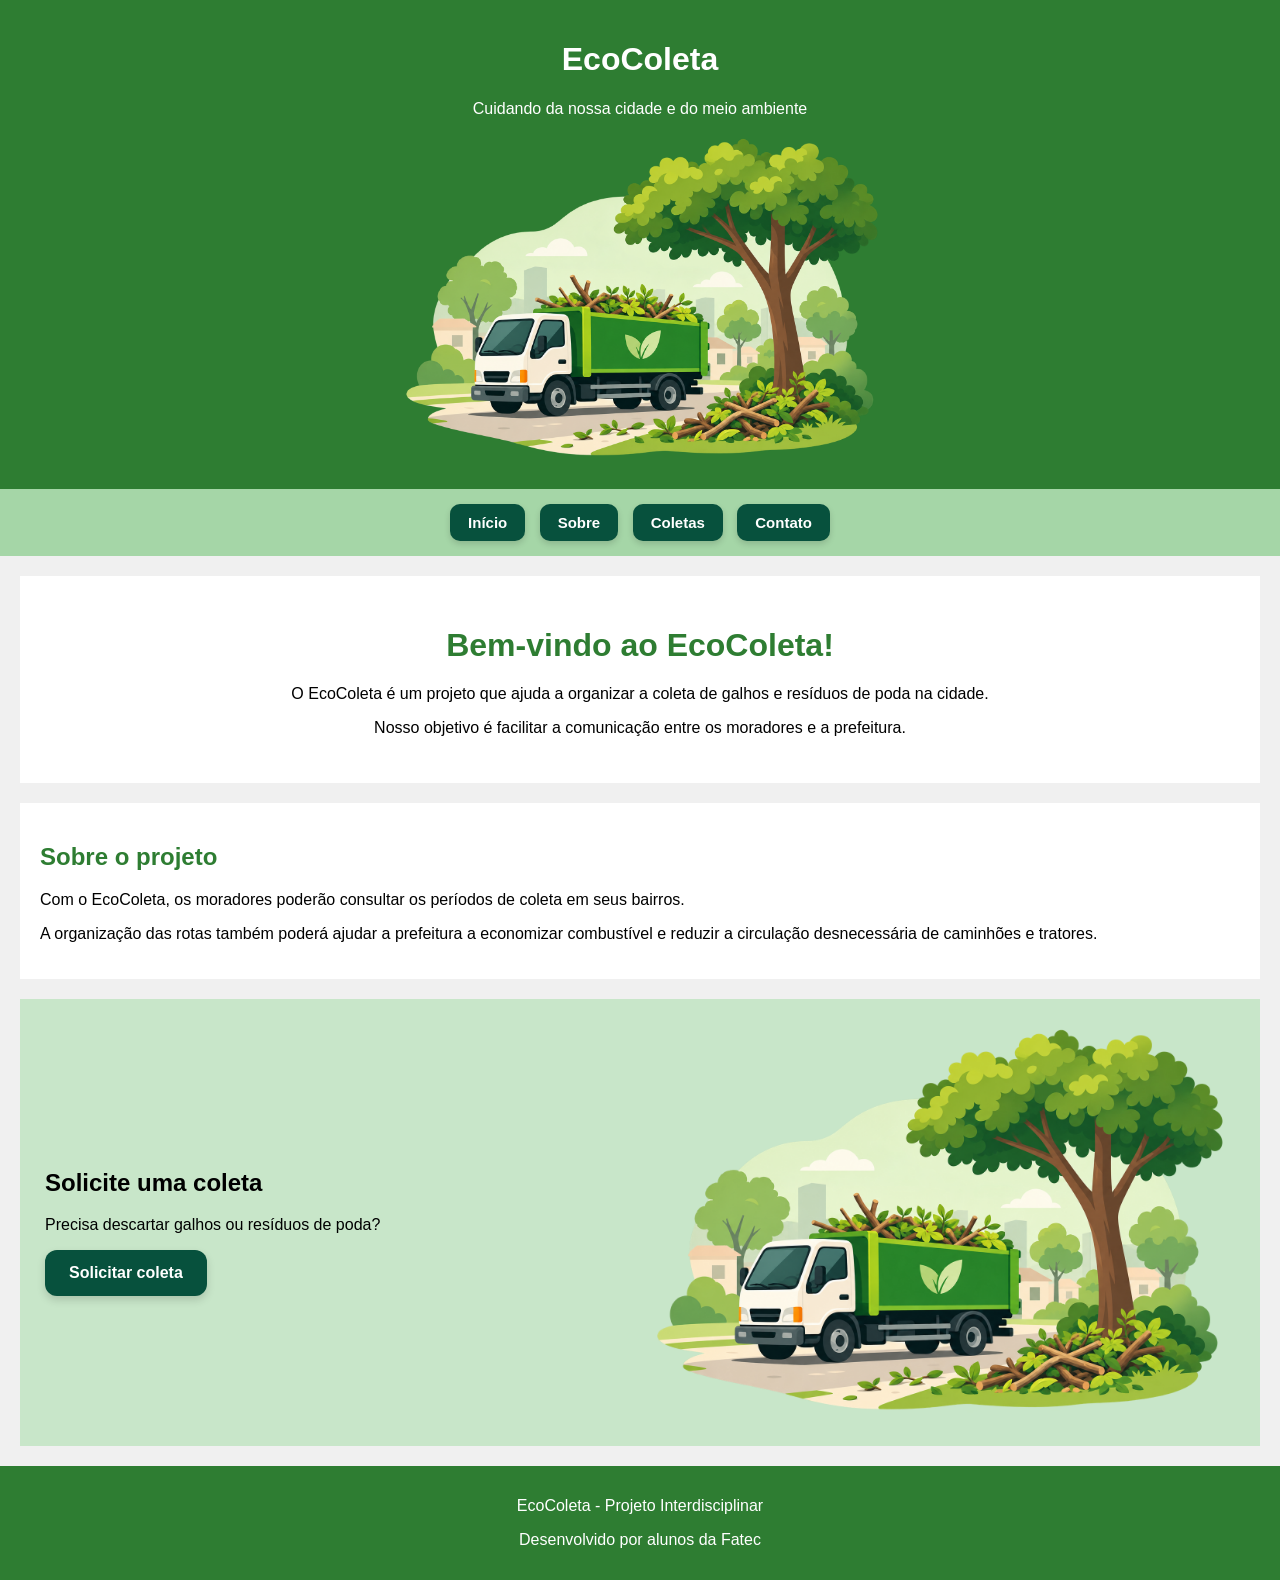
==== index.html @ db5671c6 "melhoramento nos botões e imagem Adicionado efeitos nos botões e imagem" ====
<!DOCTYPE html>
<html lang="pt-br">
<head>
    <meta charset="UTF-8">
    <title>EcoColeta</title>
    <link rel="stylesheet" href="style.css">
</head>
<body>

   

    <div class="cabecalho">
        <h1>EcoColeta</h1>
        <p>Cuidando da nossa cidade e do meio ambiente</p>
        <img src="caminhao.png" alt="Logo do EcoColeta" class="imagem">
    </div>

    <div class="menu">
        <button class="botao-menu">Início</button>
        <button class="botao-menu">Sobre</button>
        <button class="botao-menu">Coletas</button>
        <button class="botao-menu">Contato</button>
    </div>
    <div class="conteudo">
        <h1>Bem-vindo ao EcoColeta!</h1>
        <p>O EcoColeta é um projeto que ajuda a organizar a coleta de galhos e resíduos de poda na cidade.</p>
        <p>Nosso objetivo é facilitar a comunicação entre os moradores e a prefeitura.</p>
    </div>
    <div class="sobre">
        <h2>Sobre o projeto</h2>
        <p>Com o EcoColeta, os moradores poderão consultar os períodos de coleta em seus bairros.</p>
        <p>A organização das rotas também poderá ajudar a prefeitura a economizar combustível e reduzir a circulação desnecessária de caminhões e tratores.</p>
    </div>
    <div class="coleta">
    <div class="texto-coleta">
        <h2>Solicite uma coleta</h2>
        <p>Precisa descartar galhos ou resíduos de poda?</p>

        <button id="botao-coleta" type="button" disabled>
            Solicitar coleta
        </button>
    </div>

    <img src="caminhao.png"
         alt="Caminhão de coleta de galhos e folhas"
         class="imagem-coleta">
</div>
    <div class="rodape">
        <p>EcoColeta - Projeto Interdisciplinar</p>
        <p>Desenvolvido por alunos da Fatec</p>
    </div>
</body>
</html>
---- style.css ----
body {
    margin: 0;
    background-color: #f0f0f0;
    font-family: Arial;
}
.cabecalho {
    background-color: #2e7d32;
    color: white;
    text-align: center;
    padding: 20px;
}
.menu {
    background-color: #a5d6a7;
    text-align: center;
    padding: 10px;
}
.botao-menu {
    background-color: #388e3c;
    color: white;
    padding: 10px;
    border: none;
    margin: 5px;
}
.conteudo {
    background-color: white;
    text-align: center;
    padding: 30px;
    margin: 20px;
}
.conteudo h1 {
    color: #2e7d32;
}
.sobre {
    background-color: white;
    padding: 20px;
    margin: 20px;
}
.sobre h2 {
    color: #2e7d32;
}
.coleta {
    background-color: #c8e6c9;
    text-align: center;
    padding: 25px;
    margin: 20px;
}
.botao-coleta {
    background-color: #2e7d32;
    color: white;
    padding: 12px;
    border: none;
}
.rodape {
    background-color: #2e7d32;
    color: white;
    text-align: center;
    padding: 15px;
}

.imagem {
    margin-left: auto;
    width: 40%;
}

#botao-coleta {
    background-color: #07513d;
    color: white;
    border: none;
    border-radius: 12px;
    padding: 14px 24px;
    font-size: 16px;
    font-weight: bold;
    box-shadow: 0 4px 8px rgba(0, 0, 0, 0.15);
}

.menu button.botao-menu {
    background-color: #07513d;
    color: white;
    border: none;
    border-radius: 10px;
    padding: 10px 18px;
    margin: 5px;
    font-size: 15px;
    font-weight: bold;
    cursor: pointer;
    box-shadow: 0 3px 6px rgba(0, 0, 0, 0.15);
    transition: background-color 0.2s;
}

/* Muda a cor ao passar o mouse */
.menu button.botao-menu:hover {
    background-color: #177c59;
    color: white;
}

#botao-coleta {
    transition: background-color 0.2s;
}

#botao-coleta:hover {
    background-color: #177c59;
}

.coleta {
    display: flex;
    align-items: center;
    gap: 30px;
}

.texto-coleta {
    flex: 1;
    min-width: 0;
    text-align: left;
}

.coleta .imagem-coleta {
    width: 50%;
    max-width: 650px;
    height: auto;
}

/* No celular, a imagem fica abaixo do texto */
@media (max-width: 720px) {
    .coleta {
        flex-direction: column;
    }

    .coleta .imagem-coleta {
        width: 100%;
    }
}
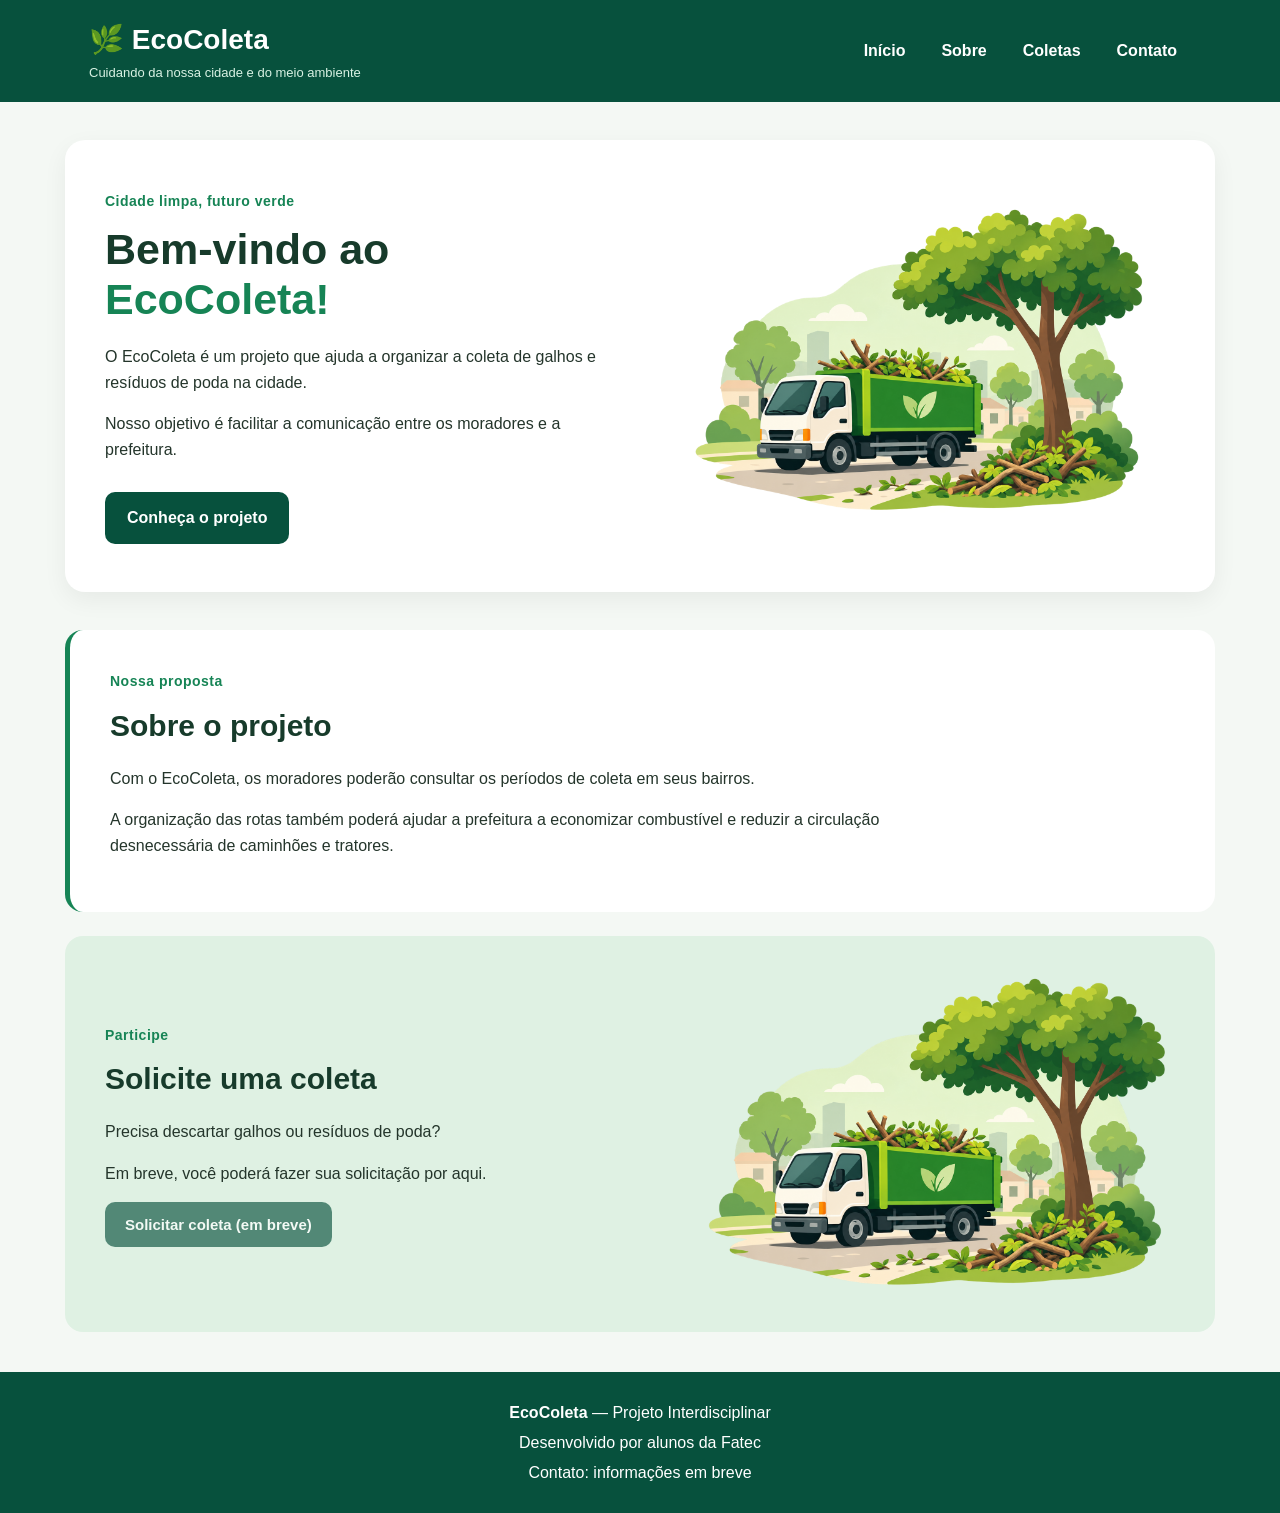
==== commit 827048e3: "Add files via upload Melhoramento da interface" ====
--- a/index.html
+++ b/index.html
@@ -2,52 +2,63 @@
 <html lang="pt-br">
 <head>
     <meta charset="UTF-8">
-    <title>EcoColeta</title>
+    <meta name="viewport" content="width=device-width, initial-scale=1.0">
+    <title>EcoColeta | Cuidando da nossa cidade</title>
     <link rel="stylesheet" href="style.css">
 </head>
 <body>
+    <header class="cabecalho" id="inicio">
+        <div class="cabecalho-interno">
+            <div class="marca">
+                <h1>🌿 EcoColeta</h1>
+                <p>Cuidando da nossa cidade e do meio ambiente</p>
+            </div>
+            <nav class="menu" aria-label="Menu principal">
+                <a href="#inicio">Início</a>
+                <a href="#sobre">Sobre</a>
+                <a href="#coletas">Coletas</a>
+                <a href="#contato">Contato</a>
+            </nav>
+        </div>
+    </header>
 
-   
+    <main>
+        <section class="conteudo" aria-labelledby="titulo-inicial">
+            <div class="texto-inicial">
+                <span class="destaque">Cidade limpa, futuro verde</span>
+                <h2 id="titulo-inicial">Bem-vindo ao <span>EcoColeta!</span></h2>
+                <p>O EcoColeta é um projeto que ajuda a organizar a coleta de galhos e resíduos de poda na cidade.</p>
+                <p>Nosso objetivo é facilitar a comunicação entre os moradores e a prefeitura.</p>
+                <a class="botao-principal" href="#sobre">Conheça o projeto</a>
+            </div>
+            <div class="imagem-inicial">
+                <img src="caminhao.png" alt="Caminhão utilizado na coleta de resíduos de poda">
+            </div>
+        </section>
 
-    <div class="cabecalho">
-        <h1>EcoColeta</h1>
-        <p>Cuidando da nossa cidade e do meio ambiente</p>
-        <img src="caminhao.png" alt="Logo do EcoColeta" class="imagem">
-    </div>
+        <section class="sobre" id="sobre">
+            <span class="destaque">Nossa proposta</span>
+            <h2>Sobre o projeto</h2>
+            <p>Com o EcoColeta, os moradores poderão consultar os períodos de coleta em seus bairros.</p>
+            <p>A organização das rotas também poderá ajudar a prefeitura a economizar combustível e reduzir a circulação desnecessária de caminhões e tratores.</p>
+        </section>
 
-    <div class="menu">
-        <button class="botao-menu">Início</button>
-        <button class="botao-menu">Sobre</button>
-        <button class="botao-menu">Coletas</button>
-        <button class="botao-menu">Contato</button>
-    </div>
-    <div class="conteudo">
-        <h1>Bem-vindo ao EcoColeta!</h1>
-        <p>O EcoColeta é um projeto que ajuda a organizar a coleta de galhos e resíduos de poda na cidade.</p>
-        <p>Nosso objetivo é facilitar a comunicação entre os moradores e a prefeitura.</p>
-    </div>
-    <div class="sobre">
-        <h2>Sobre o projeto</h2>
-        <p>Com o EcoColeta, os moradores poderão consultar os períodos de coleta em seus bairros.</p>
-        <p>A organização das rotas também poderá ajudar a prefeitura a economizar combustível e reduzir a circulação desnecessária de caminhões e tratores.</p>
-    </div>
-    <div class="coleta">
-    <div class="texto-coleta">
-        <h2>Solicite uma coleta</h2>
-        <p>Precisa descartar galhos ou resíduos de poda?</p>
+        <section class="coleta" id="coletas">
+            <div class="texto-coleta">
+                <span class="destaque">Participe</span>
+                <h2>Solicite uma coleta</h2>
+                <p>Precisa descartar galhos ou resíduos de poda?</p>
+                <p>Em breve, você poderá fazer sua solicitação por aqui.</p>
+                <button id="botao-coleta" type="button" disabled>Solicitar coleta (em breve)</button>
+            </div>
+            <img src="caminhao.png" alt="Caminhão de coleta de galhos e folhas" class="imagem-coleta">
+        </section>
+    </main>
 
-        <button id="botao-coleta" type="button" disabled>
-            Solicitar coleta
-        </button>
-    </div>
-
-    <img src="caminhao.png"
-         alt="Caminhão de coleta de galhos e folhas"
-         class="imagem-coleta">
-</div>
-    <div class="rodape">
-        <p>EcoColeta - Projeto Interdisciplinar</p>
+    <footer class="rodape" id="contato">
+        <p><strong>EcoColeta</strong> — Projeto Interdisciplinar</p>
         <p>Desenvolvido por alunos da Fatec</p>
-    </div>
+        <p>Contato: informações em breve</p>
+    </footer>
 </body>
 </html>
--- a/style.css
+++ b/style.css
@@ -1,131 +1,51 @@
-body {
-    margin: 0;
-    background-color: #f0f0f0;
-    font-family: Arial;
+/* Estilos gerais */
+* { box-sizing: border-box; }
+html { scroll-behavior: smooth; }
+body { margin: 0; font-family: Arial, sans-serif; background: #f4f8f4; color: #24352b; line-height: 1.6; }
+
+/* Cabeçalho e navegação */
+.cabecalho { background: #07513d; color: white; }
+.cabecalho-interno { max-width: 1150px; margin: auto; padding: 18px 24px; display: flex; align-items: center; justify-content: space-between; gap: 25px; }
+.marca h1 { margin: 0; font-size: 28px; }
+.marca p { margin: 0; font-size: 13px; color: #d9f2e4; }
+.menu { display: flex; flex-wrap: wrap; gap: 8px; }
+.menu a { color: white; text-decoration: none; padding: 9px 14px; border-radius: 9px; font-weight: bold; }
+.menu a:hover, .menu a:focus-visible { background: #177c59; }
+
+/* Apresentação inicial */
+.conteudo { max-width: 1150px; margin: 38px auto; padding: 48px 40px; background: white; border-radius: 20px; display: flex; align-items: center; gap: 38px; box-shadow: 0 8px 24px rgba(0,0,0,.06); }
+.texto-inicial { flex: 1; }
+.destaque { color: #168455; font-weight: bold; font-size: 14px; letter-spacing: .5px; }
+.texto-inicial h2 { font-size: 43px; line-height: 1.15; margin: 12px 0 20px; color: #173b2b; }
+.texto-inicial h2 span { color: #168455; }
+.texto-inicial p { max-width: 560px; }
+.imagem-inicial { flex: 1; text-align: center; }
+.imagem-inicial img { width: 100%; max-width: 470px; height: auto; }
+.botao-principal { display: inline-block; background: #07513d; color: white; text-decoration: none; padding: 13px 22px; border-radius: 10px; margin-top: 14px; font-weight: bold; }
+.botao-principal:hover { background: #177c59; }
+
+/* Seções */
+.sobre, .coleta { max-width: 1150px; margin: 24px auto; padding: 38px 40px; border-radius: 18px; }
+.sobre { background: white; border-left: 5px solid #168455; }
+.sobre h2, .coleta h2 { margin: 8px 0 14px; font-size: 30px; color: #173b2b; }
+.sobre p { max-width: 850px; }
+.coleta { background: #dff1e3; display: flex; align-items: center; gap: 30px; }
+.texto-coleta { flex: 1; }
+.imagem-coleta { width: 46%; max-width: 480px; height: auto; }
+#botao-coleta { background: #07513d; color: white; border: 0; border-radius: 10px; padding: 14px 20px; font-size: 15px; font-weight: bold; }
+#botao-coleta:disabled { opacity: .65; cursor: not-allowed; }
+
+/* Rodapé */
+.rodape { background: #07513d; color: white; text-align: center; padding: 24px; margin-top: 40px; }
+.rodape p { margin: 4px 0; }
+
+/* Ajustes para telas menores */
+@media (max-width: 760px) {
+    .cabecalho-interno { flex-direction: column; text-align: center; }
+    .menu { justify-content: center; }
+    .conteudo, .coleta { flex-direction: column; }
+    .conteudo, .sobre, .coleta { margin: 16px; padding: 28px 22px; }
+    .texto-inicial h2 { font-size: 32px; }
+    .imagem-inicial img, .imagem-coleta { width: 100%; }
+    .coleta { align-items: stretch; }
 }
-.cabecalho {
-    background-color: #2e7d32;
-    color: white;
-    text-align: center;
-    padding: 20px;
-}
-.menu {
-    background-color: #a5d6a7;
-    text-align: center;
-    padding: 10px;
-}
-.botao-menu {
-    background-color: #388e3c;
-    color: white;
-    padding: 10px;
-    border: none;
-    margin: 5px;
-}
-.conteudo {
-    background-color: white;
-    text-align: center;
-    padding: 30px;
-    margin: 20px;
-}
-.conteudo h1 {
-    color: #2e7d32;
-}
-.sobre {
-    background-color: white;
-    padding: 20px;
-    margin: 20px;
-}
-.sobre h2 {
-    color: #2e7d32;
-}
-.coleta {
-    background-color: #c8e6c9;
-    text-align: center;
-    padding: 25px;
-    margin: 20px;
-}
-.botao-coleta {
-    background-color: #2e7d32;
-    color: white;
-    padding: 12px;
-    border: none;
-}
-.rodape {
-    background-color: #2e7d32;
-    color: white;
-    text-align: center;
-    padding: 15px;
-}
-
-.imagem {
-    margin-left: auto;
-    width: 40%;
-}
-
-#botao-coleta {
-    background-color: #07513d;
-    color: white;
-    border: none;
-    border-radius: 12px;
-    padding: 14px 24px;
-    font-size: 16px;
-    font-weight: bold;
-    box-shadow: 0 4px 8px rgba(0, 0, 0, 0.15);
-}
-
-.menu button.botao-menu {
-    background-color: #07513d;
-    color: white;
-    border: none;
-    border-radius: 10px;
-    padding: 10px 18px;
-    margin: 5px;
-    font-size: 15px;
-    font-weight: bold;
-    cursor: pointer;
-    box-shadow: 0 3px 6px rgba(0, 0, 0, 0.15);
-    transition: background-color 0.2s;
-}
-
-/* Muda a cor ao passar o mouse */
-.menu button.botao-menu:hover {
-    background-color: #177c59;
-    color: white;
-}
-
-#botao-coleta {
-    transition: background-color 0.2s;
-}
-
-#botao-coleta:hover {
-    background-color: #177c59;
-}
-
-.coleta {
-    display: flex;
-    align-items: center;
-    gap: 30px;
-}
-
-.texto-coleta {
-    flex: 1;
-    min-width: 0;
-    text-align: left;
-}
-
-.coleta .imagem-coleta {
-    width: 50%;
-    max-width: 650px;
-    height: auto;
-}
-
-/* No celular, a imagem fica abaixo do texto */
-@media (max-width: 720px) {
-    .coleta {
-        flex-direction: column;
-    }
-
-    .coleta .imagem-coleta {
-        width: 100%;
-    }
-}
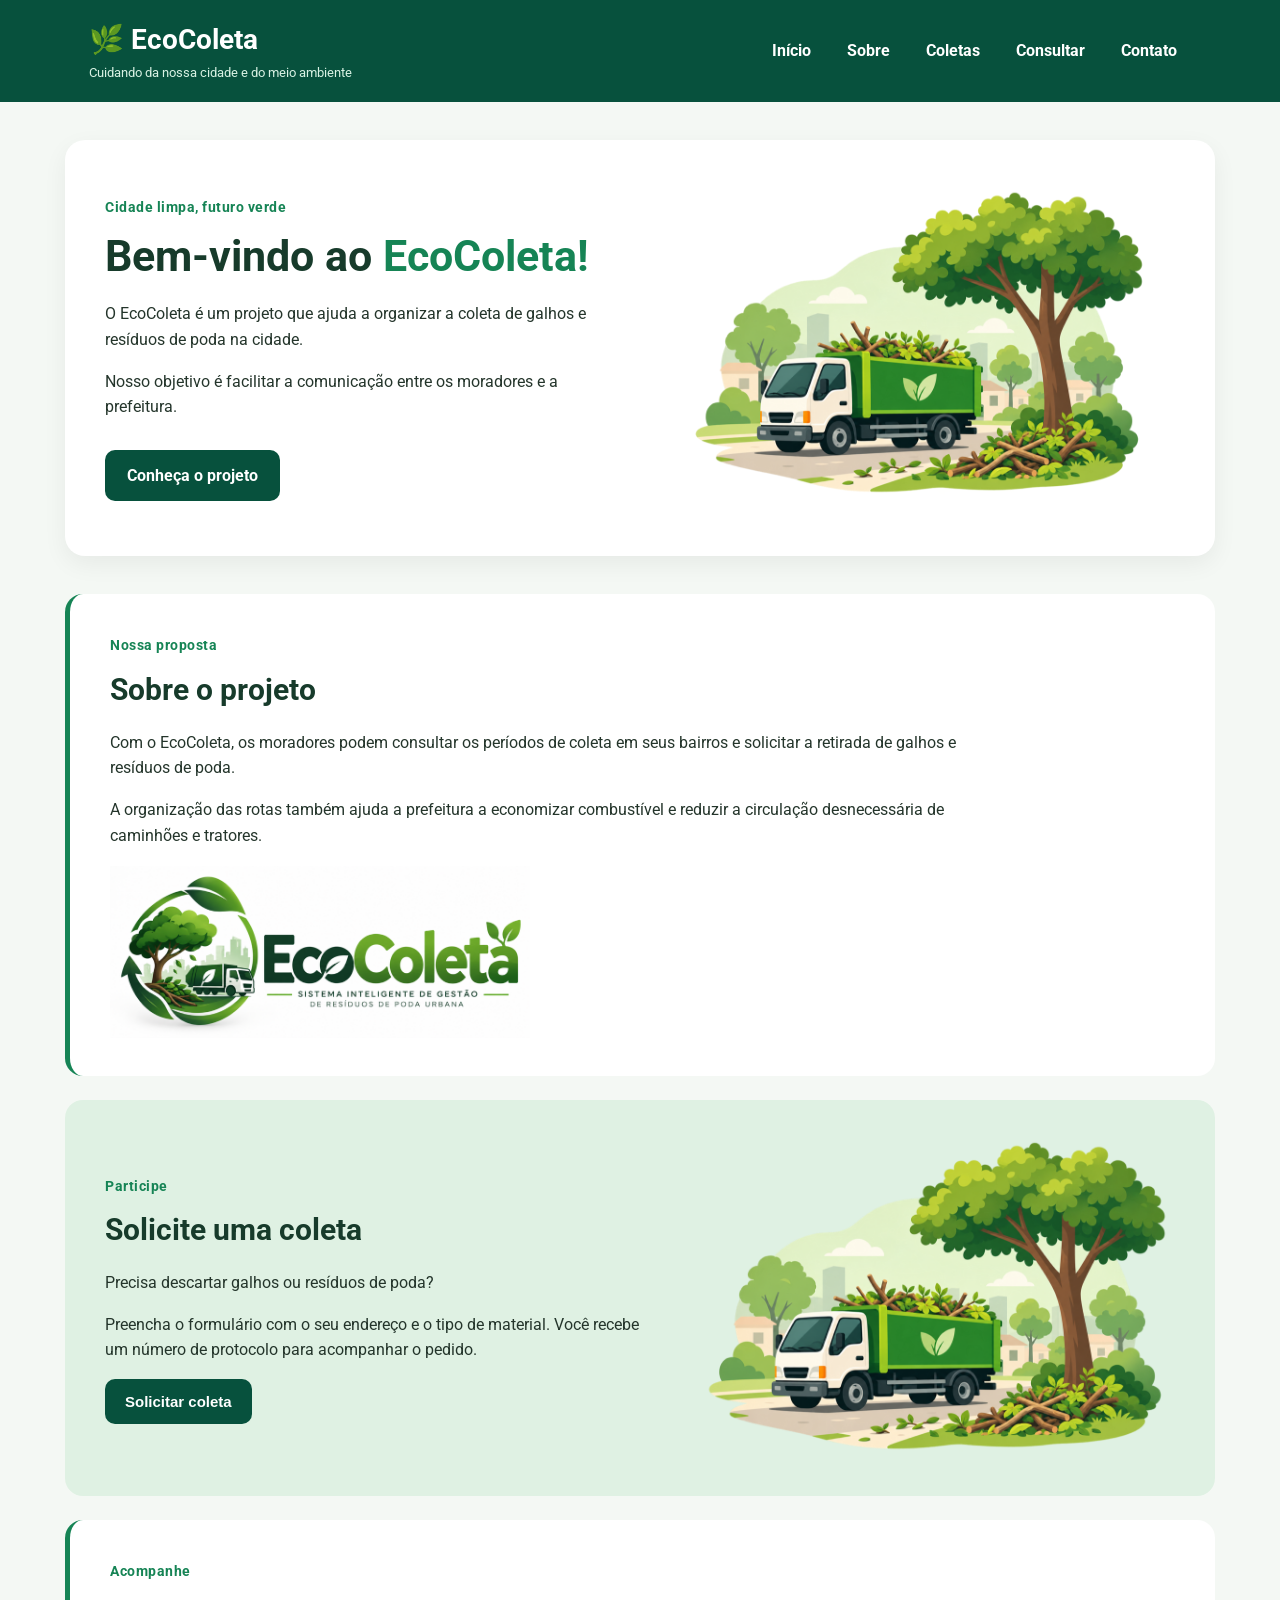
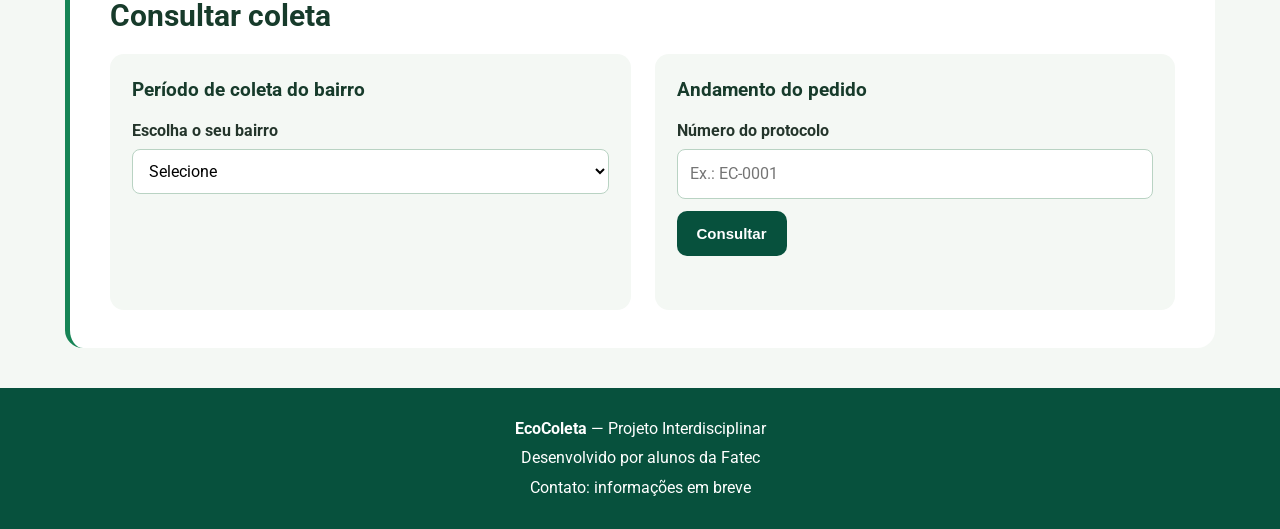
==== commit da1adf51: "Add files via upload" ====
--- a/index.html
+++ b/index.html
@@ -3,8 +3,10 @@
 <head>
     <meta charset="UTF-8">
     <meta name="viewport" content="width=device-width, initial-scale=1.0">
+    <meta name="description" content="EcoColeta: solicite a coleta de galhos e resíduos de poda e consulte o período de coleta do seu bairro.">
     <title>EcoColeta | Cuidando da nossa cidade</title>
-    <link rel="stylesheet" href="style.css">
+    <link rel="icon" href="data:image/svg+xml,%3Csvg xmlns='http://www.w3.org/2000/svg' viewBox='0 0 100 100'%3E%3Ctext y='.9em' font-size='90'%3E🌿%3C/text%3E%3C/svg%3E">
+    <link rel="stylesheet" href="/atualizado/style.css">
 </head>
 <body>
     <header class="cabecalho" id="inicio">
@@ -17,6 +19,7 @@
                 <a href="#inicio">Início</a>
                 <a href="#sobre">Sobre</a>
                 <a href="#coletas">Coletas</a>
+                <a href="#consulta">Consultar</a>
                 <a href="#contato">Contato</a>
             </nav>
         </div>
@@ -32,15 +35,16 @@
                 <a class="botao-principal" href="#sobre">Conheça o projeto</a>
             </div>
             <div class="imagem-inicial">
-                <img src="caminhao.png" alt="Caminhão utilizado na coleta de resíduos de poda">
+                <img src="/atualizado/caminhao.png" alt="Caminhão utilizado na coleta de resíduos de poda">
             </div>
         </section>
 
         <section class="sobre" id="sobre">
             <span class="destaque">Nossa proposta</span>
             <h2>Sobre o projeto</h2>
-            <p>Com o EcoColeta, os moradores poderão consultar os períodos de coleta em seus bairros.</p>
-            <p>A organização das rotas também poderá ajudar a prefeitura a economizar combustível e reduzir a circulação desnecessária de caminhões e tratores.</p>
+            <p>Com o EcoColeta, os moradores podem consultar os períodos de coleta em seus bairros e solicitar a retirada de galhos e resíduos de poda.</p>
+            <p>A organização das rotas também ajuda a prefeitura a economizar combustível e reduzir a circulação desnecessária de caminhões e tratores.</p>
+            <img src="/atualizado/logo.png" alt="Logo do EcoColeta, sistema inteligente de gestão de resíduos de poda urbana" class="logo-sobre">
         </section>
 
         <section class="coleta" id="coletas">
@@ -48,17 +52,114 @@
                 <span class="destaque">Participe</span>
                 <h2>Solicite uma coleta</h2>
                 <p>Precisa descartar galhos ou resíduos de poda?</p>
-                <p>Em breve, você poderá fazer sua solicitação por aqui.</p>
-                <button id="botao-coleta" type="button" disabled>Solicitar coleta (em breve)</button>
+                <p>Preencha o formulário com o seu endereço e o tipo de material. Você recebe um número de protocolo para acompanhar o pedido.</p>
+                <button id="botao-coleta" type="button">Solicitar coleta</button>
             </div>
-            <img src="caminhao.png" alt="Caminhão de coleta de galhos e folhas" class="imagem-coleta">
+            <img src="/atualizado/caminhao.png" alt="Caminhão de coleta de galhos e folhas" class="imagem-coleta">
+        </section>
+
+        <section class="consulta" id="consulta">
+            <span class="destaque">Acompanhe</span>
+            <h2>Consultar coleta</h2>
+            <div class="consulta-colunas">
+                <div class="caixa">
+                    <h3>Período de coleta do bairro</h3>
+                    <label for="consulta-bairro">Escolha o seu bairro</label>
+                    <select id="consulta-bairro">
+                        <option value="">Selecione</option>
+                    </select>
+                    <p class="resultado" id="resultado-bairro" role="status"></p>
+                </div>
+                <div class="caixa">
+                    <h3>Andamento do pedido</h3>
+                    <label for="consulta-protocolo">Número do protocolo</label>
+                    <input type="text" id="consulta-protocolo" placeholder="Ex.: EC-0001">
+                    <button type="button" id="botao-protocolo">Consultar</button>
+                    <p class="resultado" id="resultado-protocolo" role="status"></p>
+                </div>
+            </div>
         </section>
     </main>
+
+    <dialog class="backfu" id="modal-coleta" aria-labelledby="titulo-coleta">
+        <button id="fechar-coleta" type="button">Fechar</button>
+
+        <div class="pagina-coleta">
+            <section>
+                <h1 class="solicitar" id="titulo-coleta">Solicitar coleta</h1>
+                <h2>Informe o endereço e o material para organizar a retirada.</h2>
+
+                <form class="formulario-coleta">
+                    <label>
+                        Nome completo
+                        <input type="text" name="nome" autocomplete="name" required>
+                    </label>
+
+                    <label>
+                        Telefone
+                        <input type="tel" name="telefone" id="campo-telefone" autocomplete="tel" placeholder="(00) 00000-0000" pattern="\(\d{2}\) \d{4,5}-\d{4}" title="Use o formato (00) 00000-0000" maxlength="15" required>
+                    </label>
+
+                    <label>
+                        Bairro
+                        <select name="bairro" id="campo-bairro" required>
+                            <option value="">Selecione</option>
+                        </select>
+                    </label>
+
+                    <label>
+                        Rua e número
+                        <input type="text" name="endereco" autocomplete="street-address" required>
+                    </label>
+
+                    <label>
+                        Tipo de resíduo
+                        <select name="residuo" required>
+                            <option value="">Selecione</option>
+                            <option>Galhos e folhas</option>
+                            <option>Somente galhos</option>
+                            <option>Somente folhas</option>
+                        </select>
+                    </label>
+
+                    <label>
+                        Volume estimado
+                        <select name="volume" required>
+                            <option value="">Selecione</option>
+                            <option>Pequeno</option>
+                            <option>Médio</option>
+                            <option>Grande</option>
+                        </select>
+                    </label>
+
+                    <label class="linha-inteira">
+                        Observações
+                        <textarea name="observacoes" rows="3"></textarea>
+                    </label>
+
+                    <button class="linha-inteira botao-enviar" type="submit">Enviar solicitação</button>
+
+                    <p class="retorno linha-inteira" role="status"></p>
+                </form>
+            </section>
+
+            <aside class="como-funciona">
+                <h2>Como funciona</h2>
+                <ol>
+                    <li>Informe onde estão os resíduos.</li>
+                    <li>Consulte o período de coleta.</li>
+                    <li>Acompanhe o andamento do pedido.</li>
+                </ol>
+            </aside>
+        </div>
+    </dialog>
 
     <footer class="rodape" id="contato">
         <p><strong>EcoColeta</strong> — Projeto Interdisciplinar</p>
         <p>Desenvolvido por alunos da Fatec</p>
         <p>Contato: informações em breve</p>
     </footer>
+
+    <script src="/atualizado/script.js"></script>
 </body>
 </html>
--- a/atualizado/style.css
+++ b/atualizado/style.css
@@ -0,0 +1,93 @@
+@import url('https://fonts.googleapis.com/css2?family=Roboto:wght@400;700&display=swap');
+
+/* Estilos gerais */
+* { box-sizing: border-box; }
+html { scroll-behavior: smooth; }
+body { margin: 0; font-family: 'Roboto', Arial, sans-serif; background: #f4f8f4; color: #24352b; line-height: 1.6; }
+
+/* Cabeçalho e navegação */
+.cabecalho { background: #07513d; color: white; }
+.cabecalho-interno { max-width: 1150px; margin: auto; padding: 18px 24px; display: flex; align-items: center; justify-content: space-between; gap: 25px; }
+.marca h1 { margin: 0; font-size: 28px; }
+.marca p { margin: 0; font-size: 13px; color: #d9f2e4; }
+.menu { display: flex; flex-wrap: wrap; gap: 8px; }
+.menu a { color: white; text-decoration: none; padding: 9px 14px; border-radius: 9px; font-weight: bold; }
+.menu a:hover, .menu a:focus-visible { background: #177c59; }
+
+/* Apresentação inicial */
+.conteudo { max-width: 1150px; margin: 38px auto; padding: 48px 40px; background: white; border-radius: 20px; display: flex; align-items: center; gap: 38px; box-shadow: 0 8px 24px rgba(0,0,0,.06); }
+.texto-inicial { flex: 1; }
+.destaque { color: #168455; font-weight: bold; font-size: 14px; letter-spacing: .5px; }
+.texto-inicial h2 { font-size: 43px; line-height: 1.15; margin: 12px 0 20px; color: #173b2b; }
+.texto-inicial h2 span { color: #168455; }
+.texto-inicial p { max-width: 560px; }
+.imagem-inicial { flex: 1; text-align: center; }
+.imagem-inicial img { width: 100%; max-width: 470px; height: auto; }
+.botao-principal { display: inline-block; background: #07513d; color: white; text-decoration: none; padding: 13px 22px; border-radius: 10px; margin-top: 14px; font-weight: bold; }
+.botao-principal:hover { background: #177c59; }
+
+/* Seções */
+.sobre, .coleta { max-width: 1150px; margin: 24px auto; padding: 38px 40px; border-radius: 18px; }
+.sobre { background: white; border-left: 5px solid #168455; }
+.sobre h2, .coleta h2 { margin: 8px 0 14px; font-size: 30px; color: #173b2b; }
+.sobre p { max-width: 850px; }
+.coleta { background: #dff1e3; display: flex; align-items: center; gap: 30px; }
+.texto-coleta { flex: 1; }
+.imagem-coleta { width: 46%; max-width: 480px; height: auto; }
+#botao-coleta, .botao-enviar, #botao-protocolo { background: #07513d; color: white; border: 0; border-radius: 10px; padding: 14px 20px; font-size: 15px; font-weight: bold; cursor: pointer; }
+#botao-coleta:hover, .botao-enviar:hover, #botao-protocolo:hover { background: #177c59; }
+
+/* Rodapé */
+.rodape { background: #07513d; color: white; text-align: center; padding: 24px; margin-top: 40px; }
+.rodape p { margin: 4px 0; }
+
+/* Ajustes para telas menores */
+@media (max-width: 760px) {
+    .cabecalho-interno { flex-direction: column; text-align: center; }
+    .menu { justify-content: center; }
+    .conteudo, .coleta { flex-direction: column; }
+    .conteudo, .sobre, .coleta { margin: 16px; padding: 28px 22px; }
+    .texto-inicial h2 { font-size: 32px; }
+    .imagem-inicial img, .imagem-coleta { width: 100%; }
+    .coleta { align-items: stretch; }
+}
+
+/* Consulta */
+.consulta { max-width: 1150px; margin: 24px auto; padding: 38px 40px; background: white; border-radius: 18px; border-left: 5px solid #168455; }
+.consulta h2 { margin: 8px 0 14px; font-size: 30px; color: #173b2b; }
+.consulta-colunas { display: grid; grid-template-columns: 1fr 1fr; gap: 24px; }
+.caixa { background: #f4f8f4; border-radius: 14px; padding: 22px; }
+.caixa h3 { margin: 0 0 12px; color: #173b2b; }
+.caixa label { display: block; font-weight: bold; margin-bottom: 6px; }
+.caixa select, .caixa input { width: 100%; padding: 11px 12px; margin-bottom: 12px; border: 1px solid #b9d3c3; border-radius: 8px; font: inherit; background: white; }
+.resultado { margin: 8px 0 0; color: #07513d; font-weight: bold; min-height: 24px; }
+
+/* Modal de solicitação */
+.backfu { background: #f4f5ef; border: 0; border-radius: 15px; padding: 30px 40px; width: min(900px, 94vw); max-height: 92vh; color: #24352b; }
+.backfu::backdrop { background: rgba(7, 55, 40, .55); }
+.solicitar { color: #074736; }
+.backfu h1 { margin: 0 0 6px; }
+.backfu section h2 { font-size: 16px; font-weight: normal; margin: 0 0 18px; }
+#fechar-coleta { float: right; background: transparent; border: 1px solid #07513d; color: #07513d; border-radius: 8px; padding: 6px 14px; font-weight: bold; cursor: pointer; }
+#fechar-coleta:hover { background: #07513d; color: white; }
+.pagina-coleta { display: grid; grid-template-columns: 1.7fr 1fr; gap: 30px; clear: both; }
+.formulario-coleta { display: grid; grid-template-columns: 1fr 1fr; gap: 14px 16px; }
+.formulario-coleta label { display: block; font-weight: bold; font-size: 14px; }
+.formulario-coleta input, .formulario-coleta select, .formulario-coleta textarea { display: block; width: 100%; margin-top: 5px; padding: 10px 12px; border: 1px solid #b9d3c3; border-radius: 8px; font: inherit; font-weight: normal; background: white; }
+.linha-inteira { grid-column: 1 / -1; }
+.retorno { margin: 0; color: #07513d; font-weight: bold; }
+.como-funciona { background: #dff1e3; border-radius: 14px; padding: 8px 22px 18px; align-self: start; color: #074736; }
+.como-funciona ol { padding-left: 20px; margin: 0; }
+
+/* Logo na seção sobre */
+.logo-sobre { display: block; width: 100%; max-width: 420px; height: auto; margin-top: 18px; }
+
+@media (max-width: 760px) {
+    .menu { justify-content: center; gap: 2px; }
+    .menu a { padding: 8px 6px; font-size: 14px; }
+    .imagem-coleta { display: none; }
+    input, select, textarea { font-size: 16px; }
+    .consulta { margin: 16px; padding: 28px 22px; }
+    .consulta-colunas, .pagina-coleta, .formulario-coleta { grid-template-columns: 1fr; }
+    .backfu { padding: 20px 18px; }
+}
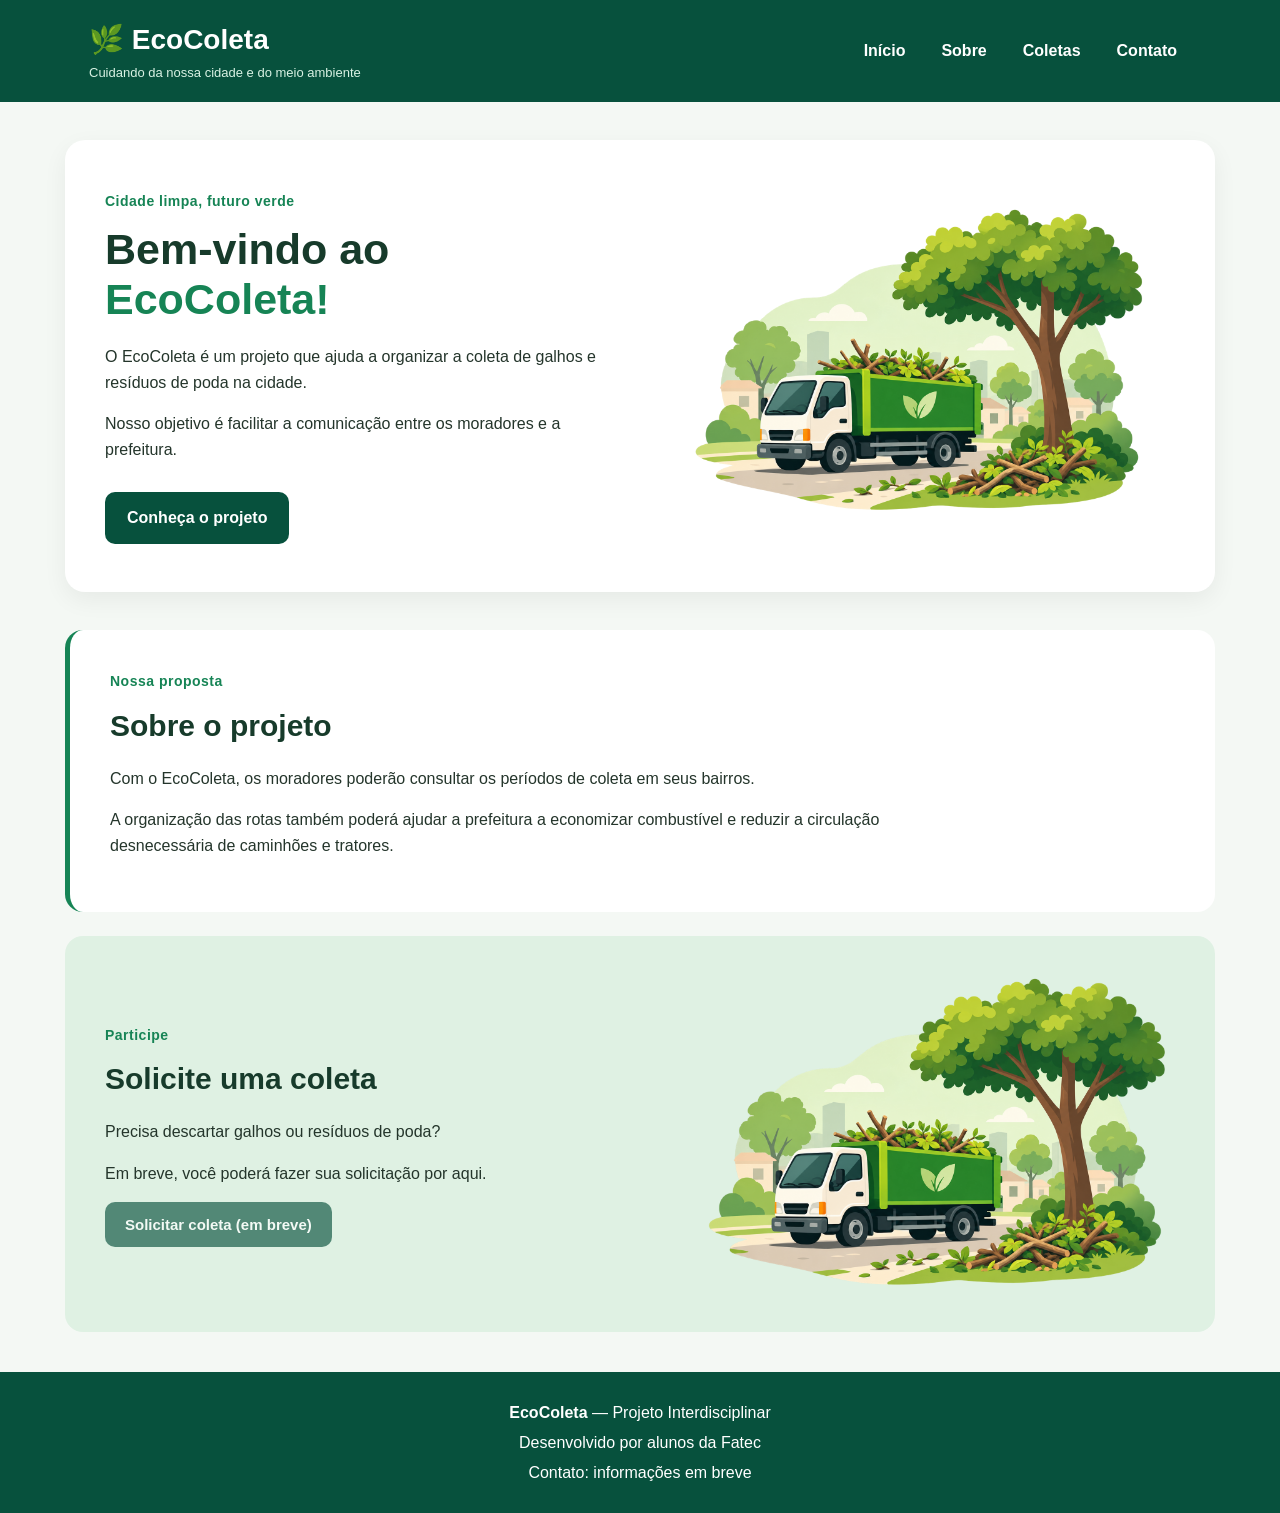
==== commit aaee618f: "Corrige caminhos da pasta atualizado e restaura index da raiz" ====
--- a/index.html
+++ b/index.html
@@ -3,10 +3,8 @@
 <head>
     <meta charset="UTF-8">
     <meta name="viewport" content="width=device-width, initial-scale=1.0">
-    <meta name="description" content="EcoColeta: solicite a coleta de galhos e resíduos de poda e consulte o período de coleta do seu bairro.">
     <title>EcoColeta | Cuidando da nossa cidade</title>
-    <link rel="icon" href="data:image/svg+xml,%3Csvg xmlns='http://www.w3.org/2000/svg' viewBox='0 0 100 100'%3E%3Ctext y='.9em' font-size='90'%3E🌿%3C/text%3E%3C/svg%3E">
-    <link rel="stylesheet" href="/atualizado/style.css">
+    <link rel="stylesheet" href="style.css">
 </head>
 <body>
     <header class="cabecalho" id="inicio">
@@ -19,7 +17,6 @@
                 <a href="#inicio">Início</a>
                 <a href="#sobre">Sobre</a>
                 <a href="#coletas">Coletas</a>
-                <a href="#consulta">Consultar</a>
                 <a href="#contato">Contato</a>
             </nav>
         </div>
@@ -35,16 +32,15 @@
                 <a class="botao-principal" href="#sobre">Conheça o projeto</a>
             </div>
             <div class="imagem-inicial">
-                <img src="/atualizado/caminhao.png" alt="Caminhão utilizado na coleta de resíduos de poda">
+                <img src="caminhao.png" alt="Caminhão utilizado na coleta de resíduos de poda">
             </div>
         </section>
 
         <section class="sobre" id="sobre">
             <span class="destaque">Nossa proposta</span>
             <h2>Sobre o projeto</h2>
-            <p>Com o EcoColeta, os moradores podem consultar os períodos de coleta em seus bairros e solicitar a retirada de galhos e resíduos de poda.</p>
-            <p>A organização das rotas também ajuda a prefeitura a economizar combustível e reduzir a circulação desnecessária de caminhões e tratores.</p>
-            <img src="/atualizado/logo.png" alt="Logo do EcoColeta, sistema inteligente de gestão de resíduos de poda urbana" class="logo-sobre">
+            <p>Com o EcoColeta, os moradores poderão consultar os períodos de coleta em seus bairros.</p>
+            <p>A organização das rotas também poderá ajudar a prefeitura a economizar combustível e reduzir a circulação desnecessária de caminhões e tratores.</p>
         </section>
 
         <section class="coleta" id="coletas">
@@ -52,114 +48,17 @@
                 <span class="destaque">Participe</span>
                 <h2>Solicite uma coleta</h2>
                 <p>Precisa descartar galhos ou resíduos de poda?</p>
-                <p>Preencha o formulário com o seu endereço e o tipo de material. Você recebe um número de protocolo para acompanhar o pedido.</p>
-                <button id="botao-coleta" type="button">Solicitar coleta</button>
+                <p>Em breve, você poderá fazer sua solicitação por aqui.</p>
+                <button id="botao-coleta" type="button" disabled>Solicitar coleta (em breve)</button>
             </div>
-            <img src="/atualizado/caminhao.png" alt="Caminhão de coleta de galhos e folhas" class="imagem-coleta">
-        </section>
-
-        <section class="consulta" id="consulta">
-            <span class="destaque">Acompanhe</span>
-            <h2>Consultar coleta</h2>
-            <div class="consulta-colunas">
-                <div class="caixa">
-                    <h3>Período de coleta do bairro</h3>
-                    <label for="consulta-bairro">Escolha o seu bairro</label>
-                    <select id="consulta-bairro">
-                        <option value="">Selecione</option>
-                    </select>
-                    <p class="resultado" id="resultado-bairro" role="status"></p>
-                </div>
-                <div class="caixa">
-                    <h3>Andamento do pedido</h3>
-                    <label for="consulta-protocolo">Número do protocolo</label>
-                    <input type="text" id="consulta-protocolo" placeholder="Ex.: EC-0001">
-                    <button type="button" id="botao-protocolo">Consultar</button>
-                    <p class="resultado" id="resultado-protocolo" role="status"></p>
-                </div>
-            </div>
+            <img src="caminhao.png" alt="Caminhão de coleta de galhos e folhas" class="imagem-coleta">
         </section>
     </main>
-
-    <dialog class="backfu" id="modal-coleta" aria-labelledby="titulo-coleta">
-        <button id="fechar-coleta" type="button">Fechar</button>
-
-        <div class="pagina-coleta">
-            <section>
-                <h1 class="solicitar" id="titulo-coleta">Solicitar coleta</h1>
-                <h2>Informe o endereço e o material para organizar a retirada.</h2>
-
-                <form class="formulario-coleta">
-                    <label>
-                        Nome completo
-                        <input type="text" name="nome" autocomplete="name" required>
-                    </label>
-
-                    <label>
-                        Telefone
-                        <input type="tel" name="telefone" id="campo-telefone" autocomplete="tel" placeholder="(00) 00000-0000" pattern="\(\d{2}\) \d{4,5}-\d{4}" title="Use o formato (00) 00000-0000" maxlength="15" required>
-                    </label>
-
-                    <label>
-                        Bairro
-                        <select name="bairro" id="campo-bairro" required>
-                            <option value="">Selecione</option>
-                        </select>
-                    </label>
-
-                    <label>
-                        Rua e número
-                        <input type="text" name="endereco" autocomplete="street-address" required>
-                    </label>
-
-                    <label>
-                        Tipo de resíduo
-                        <select name="residuo" required>
-                            <option value="">Selecione</option>
-                            <option>Galhos e folhas</option>
-                            <option>Somente galhos</option>
-                            <option>Somente folhas</option>
-                        </select>
-                    </label>
-
-                    <label>
-                        Volume estimado
-                        <select name="volume" required>
-                            <option value="">Selecione</option>
-                            <option>Pequeno</option>
-                            <option>Médio</option>
-                            <option>Grande</option>
-                        </select>
-                    </label>
-
-                    <label class="linha-inteira">
-                        Observações
-                        <textarea name="observacoes" rows="3"></textarea>
-                    </label>
-
-                    <button class="linha-inteira botao-enviar" type="submit">Enviar solicitação</button>
-
-                    <p class="retorno linha-inteira" role="status"></p>
-                </form>
-            </section>
-
-            <aside class="como-funciona">
-                <h2>Como funciona</h2>
-                <ol>
-                    <li>Informe onde estão os resíduos.</li>
-                    <li>Consulte o período de coleta.</li>
-                    <li>Acompanhe o andamento do pedido.</li>
-                </ol>
-            </aside>
-        </div>
-    </dialog>
 
     <footer class="rodape" id="contato">
         <p><strong>EcoColeta</strong> — Projeto Interdisciplinar</p>
         <p>Desenvolvido por alunos da Fatec</p>
         <p>Contato: informações em breve</p>
     </footer>
-
-    <script src="/atualizado/script.js"></script>
 </body>
 </html>
--- a/style.css
+++ b/style.css
@@ -0,0 +1,51 @@
+/* Estilos gerais */
+* { box-sizing: border-box; }
+html { scroll-behavior: smooth; }
+body { margin: 0; font-family: Arial, sans-serif; background: #f4f8f4; color: #24352b; line-height: 1.6; }
+
+/* Cabeçalho e navegação */
+.cabecalho { background: #07513d; color: white; }
+.cabecalho-interno { max-width: 1150px; margin: auto; padding: 18px 24px; display: flex; align-items: center; justify-content: space-between; gap: 25px; }
+.marca h1 { margin: 0; font-size: 28px; }
+.marca p { margin: 0; font-size: 13px; color: #d9f2e4; }
+.menu { display: flex; flex-wrap: wrap; gap: 8px; }
+.menu a { color: white; text-decoration: none; padding: 9px 14px; border-radius: 9px; font-weight: bold; }
+.menu a:hover, .menu a:focus-visible { background: #177c59; }
+
+/* Apresentação inicial */
+.conteudo { max-width: 1150px; margin: 38px auto; padding: 48px 40px; background: white; border-radius: 20px; display: flex; align-items: center; gap: 38px; box-shadow: 0 8px 24px rgba(0,0,0,.06); }
+.texto-inicial { flex: 1; }
+.destaque { color: #168455; font-weight: bold; font-size: 14px; letter-spacing: .5px; }
+.texto-inicial h2 { font-size: 43px; line-height: 1.15; margin: 12px 0 20px; color: #173b2b; }
+.texto-inicial h2 span { color: #168455; }
+.texto-inicial p { max-width: 560px; }
+.imagem-inicial { flex: 1; text-align: center; }
+.imagem-inicial img { width: 100%; max-width: 470px; height: auto; }
+.botao-principal { display: inline-block; background: #07513d; color: white; text-decoration: none; padding: 13px 22px; border-radius: 10px; margin-top: 14px; font-weight: bold; }
+.botao-principal:hover { background: #177c59; }
+
+/* Seções */
+.sobre, .coleta { max-width: 1150px; margin: 24px auto; padding: 38px 40px; border-radius: 18px; }
+.sobre { background: white; border-left: 5px solid #168455; }
+.sobre h2, .coleta h2 { margin: 8px 0 14px; font-size: 30px; color: #173b2b; }
+.sobre p { max-width: 850px; }
+.coleta { background: #dff1e3; display: flex; align-items: center; gap: 30px; }
+.texto-coleta { flex: 1; }
+.imagem-coleta { width: 46%; max-width: 480px; height: auto; }
+#botao-coleta { background: #07513d; color: white; border: 0; border-radius: 10px; padding: 14px 20px; font-size: 15px; font-weight: bold; }
+#botao-coleta:disabled { opacity: .65; cursor: not-allowed; }
+
+/* Rodapé */
+.rodape { background: #07513d; color: white; text-align: center; padding: 24px; margin-top: 40px; }
+.rodape p { margin: 4px 0; }
+
+/* Ajustes para telas menores */
+@media (max-width: 760px) {
+    .cabecalho-interno { flex-direction: column; text-align: center; }
+    .menu { justify-content: center; }
+    .conteudo, .coleta { flex-direction: column; }
+    .conteudo, .sobre, .coleta { margin: 16px; padding: 28px 22px; }
+    .texto-inicial h2 { font-size: 32px; }
+    .imagem-inicial img, .imagem-coleta { width: 100%; }
+    .coleta { align-items: stretch; }
+}
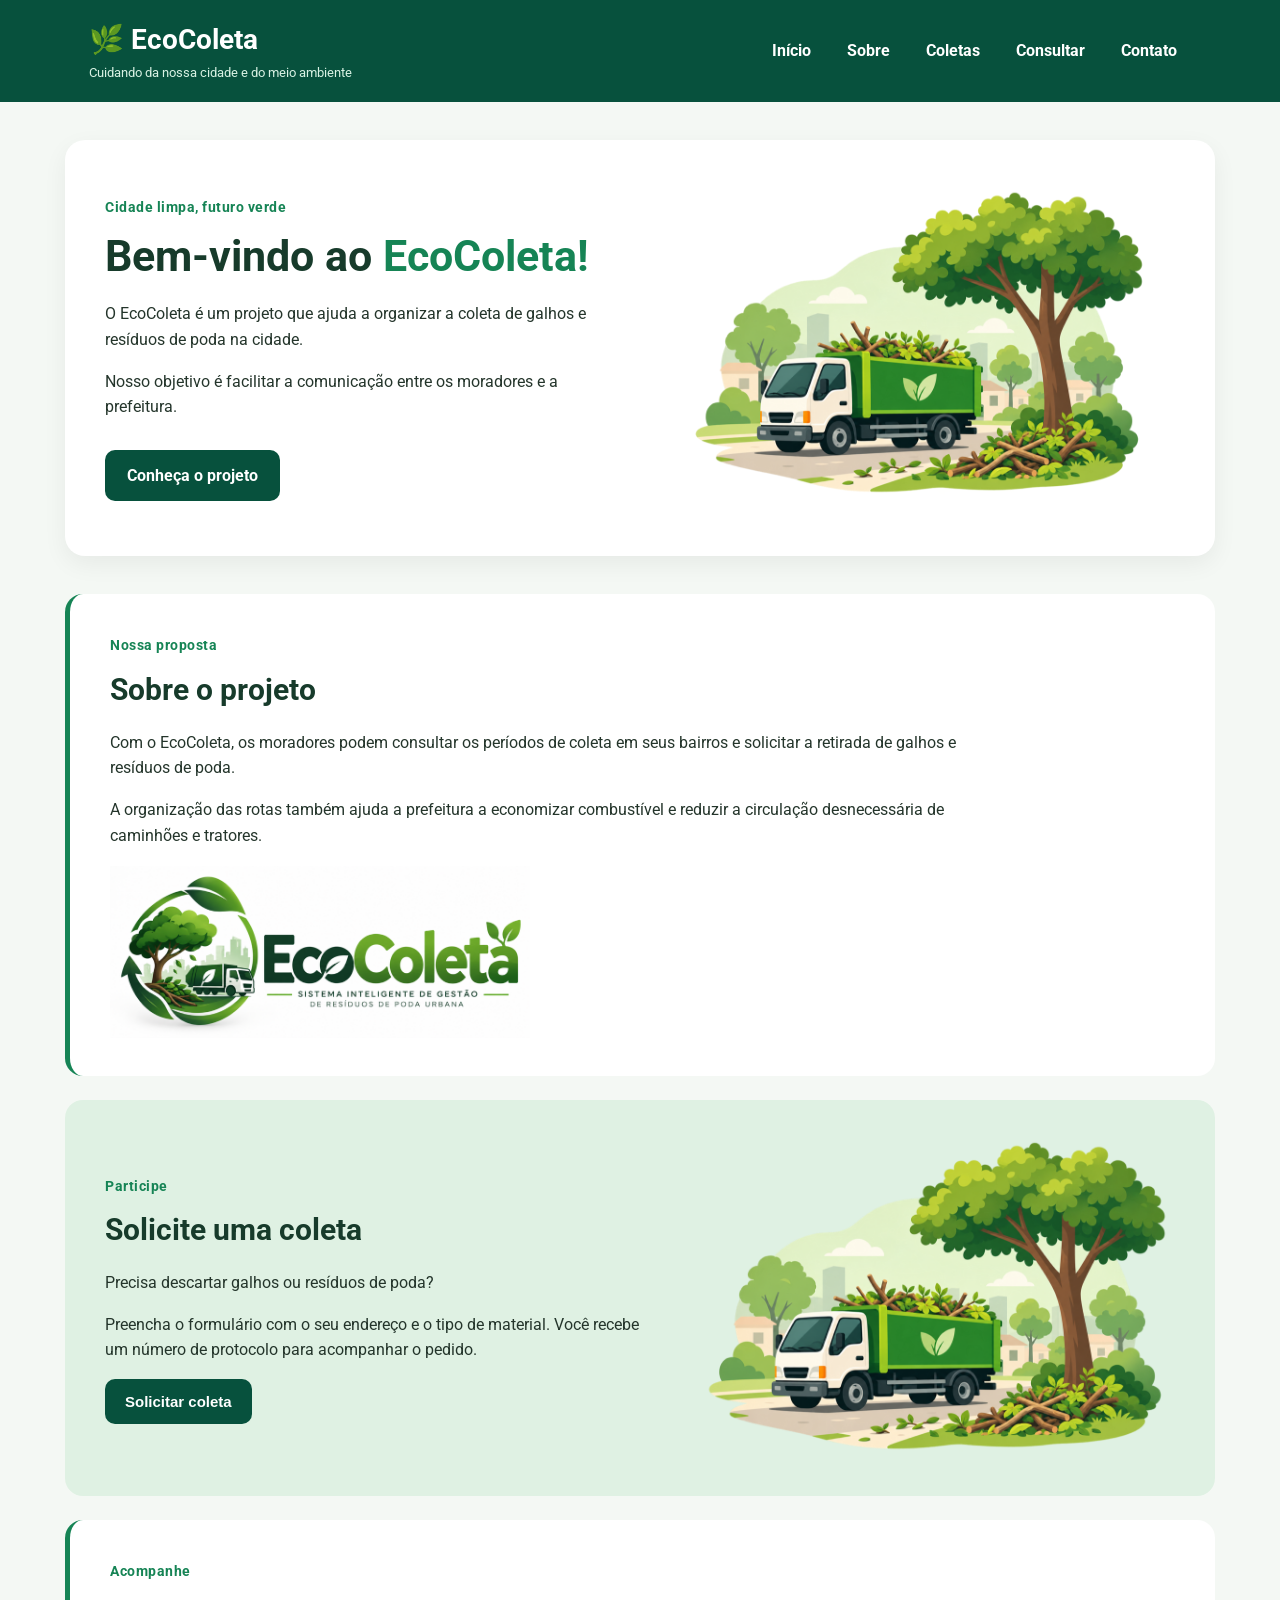
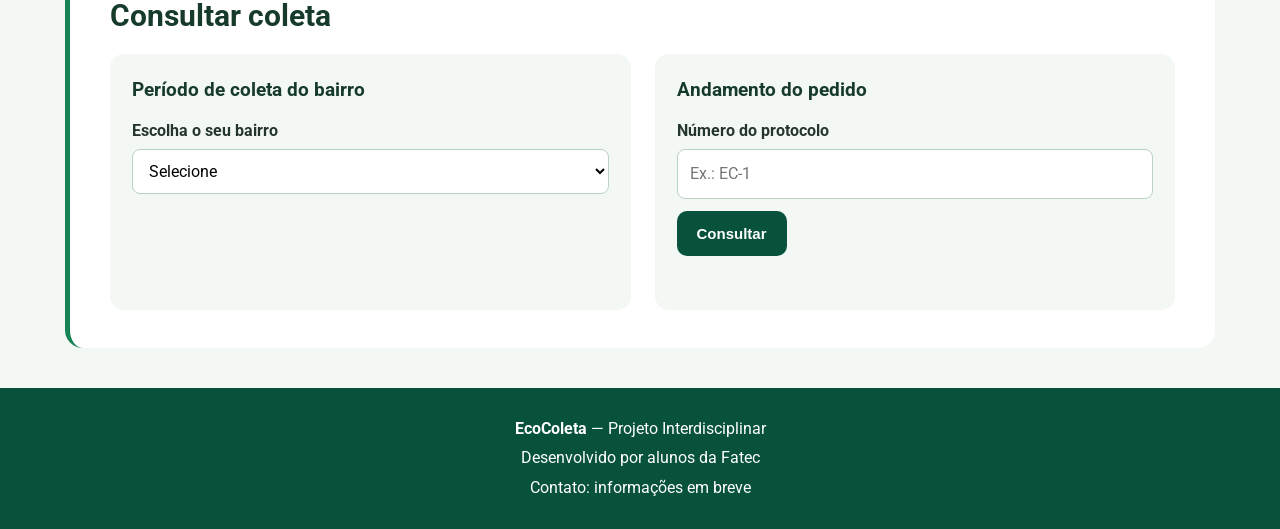
==== commit 3abce9dc: "Organiza o projeto em pastas e atualiza o site" ====
--- a/index.html
+++ b/index.html
@@ -3,8 +3,10 @@
 <head>
     <meta charset="UTF-8">
     <meta name="viewport" content="width=device-width, initial-scale=1.0">
+    <meta name="description" content="EcoColeta: solicite a coleta de galhos e resíduos de poda e consulte o período de coleta do seu bairro.">
     <title>EcoColeta | Cuidando da nossa cidade</title>
-    <link rel="stylesheet" href="style.css">
+    <link rel="icon" href="imagens/favicon.png">
+    <link rel="stylesheet" href="css/style.css">
 </head>
 <body>
     <header class="cabecalho" id="inicio">
@@ -17,6 +19,7 @@
                 <a href="#inicio">Início</a>
                 <a href="#sobre">Sobre</a>
                 <a href="#coletas">Coletas</a>
+                <a href="#consulta">Consultar</a>
                 <a href="#contato">Contato</a>
             </nav>
         </div>
@@ -32,15 +35,16 @@
                 <a class="botao-principal" href="#sobre">Conheça o projeto</a>
             </div>
             <div class="imagem-inicial">
-                <img src="caminhao.png" alt="Caminhão utilizado na coleta de resíduos de poda">
+                <img src="imagens/caminhao.png" alt="Caminhão utilizado na coleta de resíduos de poda">
             </div>
         </section>
 
         <section class="sobre" id="sobre">
             <span class="destaque">Nossa proposta</span>
             <h2>Sobre o projeto</h2>
-            <p>Com o EcoColeta, os moradores poderão consultar os períodos de coleta em seus bairros.</p>
-            <p>A organização das rotas também poderá ajudar a prefeitura a economizar combustível e reduzir a circulação desnecessária de caminhões e tratores.</p>
+            <p>Com o EcoColeta, os moradores podem consultar os períodos de coleta em seus bairros e solicitar a retirada de galhos e resíduos de poda.</p>
+            <p>A organização das rotas também ajuda a prefeitura a economizar combustível e reduzir a circulação desnecessária de caminhões e tratores.</p>
+            <img src="imagens/logo.png" alt="Logo do EcoColeta, sistema inteligente de gestão de resíduos de poda urbana" class="logo-sobre">
         </section>
 
         <section class="coleta" id="coletas">
@@ -48,17 +52,114 @@
                 <span class="destaque">Participe</span>
                 <h2>Solicite uma coleta</h2>
                 <p>Precisa descartar galhos ou resíduos de poda?</p>
-                <p>Em breve, você poderá fazer sua solicitação por aqui.</p>
-                <button id="botao-coleta" type="button" disabled>Solicitar coleta (em breve)</button>
+                <p>Preencha o formulário com o seu endereço e o tipo de material. Você recebe um número de protocolo para acompanhar o pedido.</p>
+                <button id="botao-coleta" type="button">Solicitar coleta</button>
             </div>
-            <img src="caminhao.png" alt="Caminhão de coleta de galhos e folhas" class="imagem-coleta">
+            <img src="imagens/caminhao.png" alt="Caminhão de coleta de galhos e folhas" class="imagem-coleta">
+        </section>
+
+        <section class="consulta" id="consulta">
+            <span class="destaque">Acompanhe</span>
+            <h2>Consultar coleta</h2>
+            <div class="consulta-colunas">
+                <div class="caixa">
+                    <h3>Período de coleta do bairro</h3>
+                    <label for="consulta-bairro">Escolha o seu bairro</label>
+                    <select id="consulta-bairro">
+                        <option value="">Selecione</option>
+                    </select>
+                    <p class="resultado" id="resultado-bairro" role="status"></p>
+                </div>
+                <div class="caixa">
+                    <h3>Andamento do pedido</h3>
+                    <label for="consulta-protocolo">Número do protocolo</label>
+                    <input type="text" id="consulta-protocolo" placeholder="Ex.: EC-1">
+                    <button type="button" id="botao-protocolo">Consultar</button>
+                    <p class="resultado" id="resultado-protocolo" role="status"></p>
+                </div>
+            </div>
         </section>
     </main>
+
+    <dialog class="backfu" id="modal-coleta" aria-labelledby="titulo-coleta">
+        <button id="fechar-coleta" type="button">Fechar</button>
+
+        <div class="pagina-coleta">
+            <section>
+                <h1 class="solicitar" id="titulo-coleta">Solicitar coleta</h1>
+                <h2>Informe o endereço e o material para organizar a retirada.</h2>
+
+                <form class="formulario-coleta">
+                    <label>
+                        Nome completo
+                        <input type="text" name="nome" autocomplete="name" required>
+                    </label>
+
+                    <label>
+                        Telefone
+                        <input type="tel" name="telefone" autocomplete="tel" placeholder="11999999999" pattern="[0-9]{10,11}" title="Digite só os números, com DDD" required>
+                    </label>
+
+                    <label>
+                        Bairro
+                        <select name="bairro" id="campo-bairro" required>
+                            <option value="">Selecione</option>
+                        </select>
+                    </label>
+
+                    <label>
+                        Rua e número
+                        <input type="text" name="endereco" autocomplete="street-address" required>
+                    </label>
+
+                    <label>
+                        Tipo de resíduo
+                        <select name="residuo" required>
+                            <option value="">Selecione</option>
+                            <option>Galhos e folhas</option>
+                            <option>Somente galhos</option>
+                            <option>Somente folhas</option>
+                        </select>
+                    </label>
+
+                    <label>
+                        Volume estimado
+                        <select name="volume" required>
+                            <option value="">Selecione</option>
+                            <option>Pequeno</option>
+                            <option>Médio</option>
+                            <option>Grande</option>
+                        </select>
+                    </label>
+
+                    <label class="linha-inteira">
+                        Observações
+                        <textarea name="observacoes" rows="3"></textarea>
+                    </label>
+
+                    <button class="linha-inteira botao-enviar" type="submit">Enviar solicitação</button>
+
+                    <p class="retorno linha-inteira" role="status"></p>
+                </form>
+            </section>
+
+            <aside class="como-funciona">
+                <h2>Como funciona</h2>
+                <ol>
+                    <li>Informe onde estão os resíduos.</li>
+                    <li>Consulte o período de coleta.</li>
+                    <li>Acompanhe o andamento do pedido.</li>
+                </ol>
+            </aside>
+        </div>
+    </dialog>
 
     <footer class="rodape" id="contato">
         <p><strong>EcoColeta</strong> — Projeto Interdisciplinar</p>
         <p>Desenvolvido por alunos da Fatec</p>
         <p>Contato: informações em breve</p>
     </footer>
+
+    <script src="js/script.js"></script>
 </body>
 </html>
--- a/css/style.css
+++ b/css/style.css
@@ -0,0 +1,93 @@
+@import url('https://fonts.googleapis.com/css2?family=Roboto:wght@400;700&display=swap');
+
+/* Estilos gerais */
+* { box-sizing: border-box; }
+html { scroll-behavior: smooth; }
+body { margin: 0; font-family: 'Roboto', Arial, sans-serif; background: #f4f8f4; color: #24352b; line-height: 1.6; }
+
+/* Cabeçalho e navegação */
+.cabecalho { background: #07513d; color: white; }
+.cabecalho-interno { max-width: 1150px; margin: auto; padding: 18px 24px; display: flex; align-items: center; justify-content: space-between; gap: 25px; }
+.marca h1 { margin: 0; font-size: 28px; }
+.marca p { margin: 0; font-size: 13px; color: #d9f2e4; }
+.menu { display: flex; flex-wrap: wrap; gap: 8px; }
+.menu a { color: white; text-decoration: none; padding: 9px 14px; border-radius: 9px; font-weight: bold; }
+.menu a:hover, .menu a:focus-visible { background: #177c59; }
+
+/* Apresentação inicial */
+.conteudo { max-width: 1150px; margin: 38px auto; padding: 48px 40px; background: white; border-radius: 20px; display: flex; align-items: center; gap: 38px; box-shadow: 0 8px 24px rgba(0,0,0,.06); }
+.texto-inicial { flex: 1; }
+.destaque { color: #168455; font-weight: bold; font-size: 14px; letter-spacing: .5px; }
+.texto-inicial h2 { font-size: 43px; line-height: 1.15; margin: 12px 0 20px; color: #173b2b; }
+.texto-inicial h2 span { color: #168455; }
+.texto-inicial p { max-width: 560px; }
+.imagem-inicial { flex: 1; text-align: center; }
+.imagem-inicial img { width: 100%; max-width: 470px; height: auto; }
+.botao-principal { display: inline-block; background: #07513d; color: white; text-decoration: none; padding: 13px 22px; border-radius: 10px; margin-top: 14px; font-weight: bold; }
+.botao-principal:hover { background: #177c59; }
+
+/* Seções */
+.sobre, .coleta { max-width: 1150px; margin: 24px auto; padding: 38px 40px; border-radius: 18px; }
+.sobre { background: white; border-left: 5px solid #168455; }
+.sobre h2, .coleta h2 { margin: 8px 0 14px; font-size: 30px; color: #173b2b; }
+.sobre p { max-width: 850px; }
+.coleta { background: #dff1e3; display: flex; align-items: center; gap: 30px; }
+.texto-coleta { flex: 1; }
+.imagem-coleta { width: 46%; max-width: 480px; height: auto; }
+#botao-coleta, .botao-enviar, #botao-protocolo { background: #07513d; color: white; border: 0; border-radius: 10px; padding: 14px 20px; font-size: 15px; font-weight: bold; cursor: pointer; }
+#botao-coleta:hover, .botao-enviar:hover, #botao-protocolo:hover { background: #177c59; }
+
+/* Rodapé */
+.rodape { background: #07513d; color: white; text-align: center; padding: 24px; margin-top: 40px; }
+.rodape p { margin: 4px 0; }
+
+/* Ajustes para telas menores */
+@media (max-width: 760px) {
+    .cabecalho-interno { flex-direction: column; text-align: center; }
+    .menu { justify-content: center; }
+    .conteudo, .coleta { flex-direction: column; }
+    .conteudo, .sobre, .coleta { margin: 16px; padding: 28px 22px; }
+    .texto-inicial h2 { font-size: 32px; }
+    .imagem-inicial img, .imagem-coleta { width: 100%; }
+    .coleta { align-items: stretch; }
+}
+
+/* Consulta */
+.consulta { max-width: 1150px; margin: 24px auto; padding: 38px 40px; background: white; border-radius: 18px; border-left: 5px solid #168455; }
+.consulta h2 { margin: 8px 0 14px; font-size: 30px; color: #173b2b; }
+.consulta-colunas { display: grid; grid-template-columns: 1fr 1fr; gap: 24px; }
+.caixa { background: #f4f8f4; border-radius: 14px; padding: 22px; }
+.caixa h3 { margin: 0 0 12px; color: #173b2b; }
+.caixa label { display: block; font-weight: bold; margin-bottom: 6px; }
+.caixa select, .caixa input { width: 100%; padding: 11px 12px; margin-bottom: 12px; border: 1px solid #b9d3c3; border-radius: 8px; font: inherit; background: white; }
+.resultado { margin: 8px 0 0; color: #07513d; font-weight: bold; min-height: 24px; }
+
+/* Modal de solicitação */
+.backfu { background: #f4f5ef; border: 0; border-radius: 15px; padding: 30px 40px; width: 90%; max-width: 900px; max-height: 92vh; color: #24352b; }
+.backfu::backdrop { background: rgba(7, 55, 40, .55); }
+.solicitar { color: #074736; }
+.backfu h1 { margin: 0 0 6px; }
+.backfu section h2 { font-size: 16px; font-weight: normal; margin: 0 0 18px; }
+#fechar-coleta { float: right; background: transparent; border: 1px solid #07513d; color: #07513d; border-radius: 8px; padding: 6px 14px; font-weight: bold; cursor: pointer; }
+#fechar-coleta:hover { background: #07513d; color: white; }
+.pagina-coleta { display: grid; grid-template-columns: 1.7fr 1fr; gap: 30px; clear: both; }
+.formulario-coleta { display: grid; grid-template-columns: 1fr 1fr; gap: 14px 16px; }
+.formulario-coleta label { display: block; font-weight: bold; font-size: 14px; }
+.formulario-coleta input, .formulario-coleta select, .formulario-coleta textarea { display: block; width: 100%; margin-top: 5px; padding: 10px 12px; border: 1px solid #b9d3c3; border-radius: 8px; font: inherit; font-weight: normal; background: white; }
+.linha-inteira { grid-column: 1 / -1; }
+.retorno { margin: 0; color: #07513d; font-weight: bold; }
+.como-funciona { background: #dff1e3; border-radius: 14px; padding: 8px 22px 18px; align-self: start; color: #074736; }
+.como-funciona ol { padding-left: 20px; margin: 0; }
+
+/* Logo na seção sobre */
+.logo-sobre { display: block; width: 100%; max-width: 420px; height: auto; margin-top: 18px; }
+
+@media (max-width: 760px) {
+    .menu { justify-content: center; gap: 2px; }
+    .menu a { padding: 8px 6px; font-size: 14px; }
+    .imagem-coleta { display: none; }
+    input, select, textarea { font-size: 16px; }
+    .consulta { margin: 16px; padding: 28px 22px; }
+    .consulta-colunas, .pagina-coleta, .formulario-coleta { grid-template-columns: 1fr; }
+    .backfu { padding: 20px 18px; }
+}
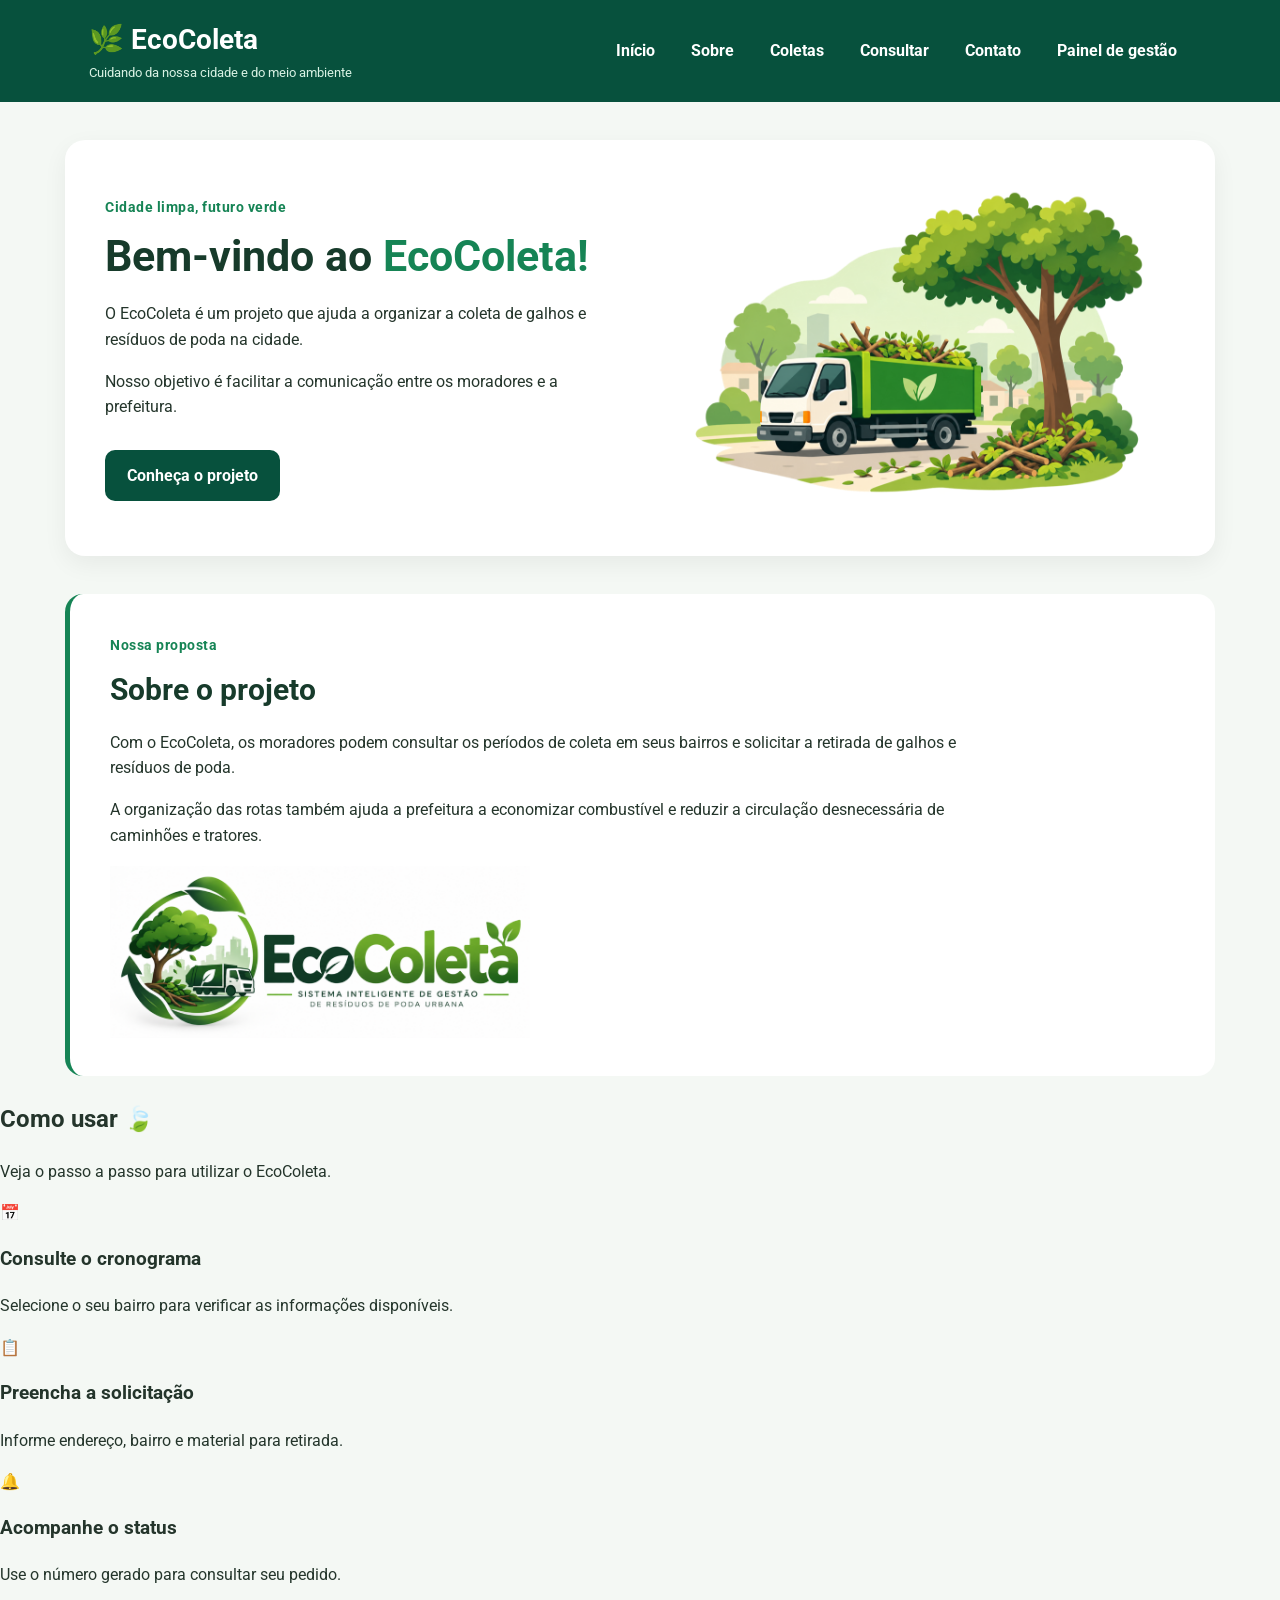
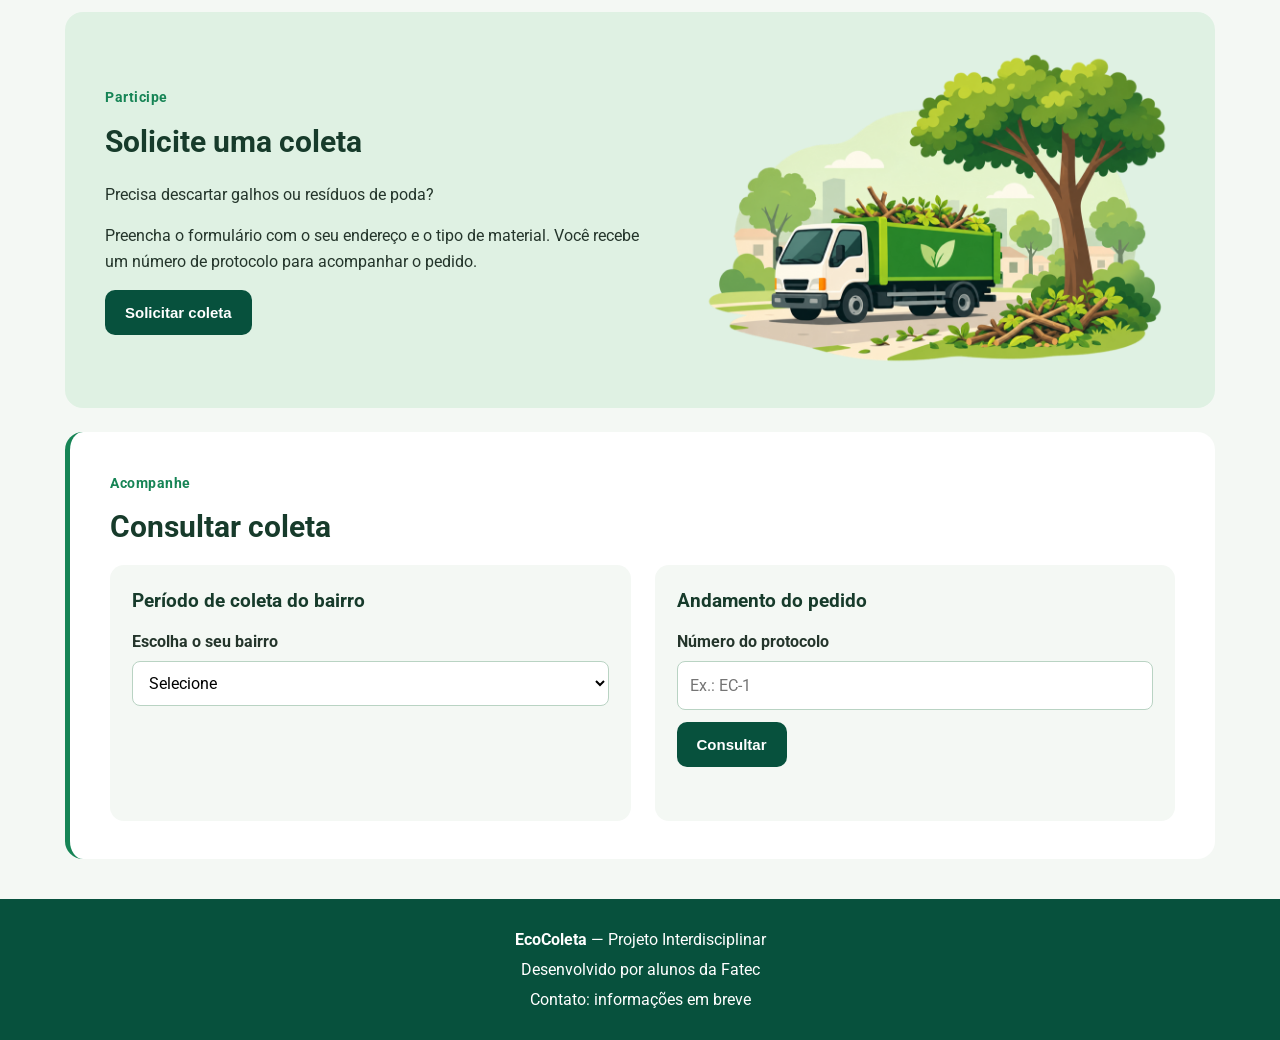
==== commit c21853cc: "Add files via upload" ====
--- a/index.html
+++ b/index.html
@@ -21,6 +21,7 @@
                 <a href="#coletas">Coletas</a>
                 <a href="#consulta">Consultar</a>
                 <a href="#contato">Contato</a>
+                <a href="admin.html" title="Painel demonstrativo sem login">Painel de gestão</a>
             </nav>
         </div>
     </header>
@@ -46,6 +47,58 @@
             <p>A organização das rotas também ajuda a prefeitura a economizar combustível e reduzir a circulação desnecessária de caminhões e tratores.</p>
             <img src="imagens/logo.png" alt="Logo do EcoColeta, sistema inteligente de gestão de resíduos de poda urbana" class="logo-sobre">
         </section>
+
+    <section class="como-usar">
+        <h2>Como usar 🍃</h2>
+
+        <p class="subtitulo">
+            Veja o passo a passo para utilizar o EcoColeta.
+        </p>
+
+        <div class="tres-colunas">
+
+            <!-- Cartão 1 -->
+            <div class="cartao">
+                <!-- <div class="numero">1</div> -->
+                <div class="icone">📅</div>
+
+             <h3>Consulte o cronograma</h3>
+
+                <p>
+                Selecione o seu bairro para verificar
+                as informações disponíveis.
+             </p>
+            </div>
+
+            <!-- Cartão 2 -->
+            <div class="cartao">
+                <!-- <div class="numero">2</div> -->
+             <div class="icone">📋</div>
+
+                <h3>Preencha a solicitação</h3>
+
+             <p>
+                Informe endereço, bairro e
+                material para retirada.
+                </p>
+            </div>
+
+            <!-- Cartão 3 -->
+            <div class="cartao">
+                <!-- <div class="numero">3</div> -->
+                <div class="icone">🔔</div>
+
+             <h3>Acompanhe o status</h3>
+
+                <p>
+                Use o número gerado para
+                consultar seu pedido.
+                </p>
+            </div>
+
+        </div>
+    </section>
+
 
         <section class="coleta" id="coletas">
             <div class="texto-coleta">
@@ -90,67 +143,93 @@
                 <h2>Informe o endereço e o material para organizar a retirada.</h2>
 
                 <form class="formulario-coleta">
-                    <label>
-                        Nome completo
-                        <input type="text" name="nome" autocomplete="name" required>
-                    </label>
-
-                    <label>
-                        Telefone
-                        <input type="tel" name="telefone" autocomplete="tel" placeholder="11999999999" pattern="[0-9]{10,11}" title="Digite só os números, com DDD" required>
-                    </label>
-
-                    <label>
-                        Bairro
-                        <select name="bairro" id="campo-bairro" required>
-                            <option value="">Selecione</option>
-                        </select>
-                    </label>
-
-                    <label>
-                        Rua e número
-                        <input type="text" name="endereco" autocomplete="street-address" required>
-                    </label>
-
-                    <label>
-                        Tipo de resíduo
-                        <select name="residuo" required>
-                            <option value="">Selecione</option>
-                            <option>Galhos e folhas</option>
-                            <option>Somente galhos</option>
-                            <option>Somente folhas</option>
-                        </select>
-                    </label>
-
-                    <label>
-                        Volume estimado
-                        <select name="volume" required>
-                            <option value="">Selecione</option>
-                            <option>Pequeno</option>
-                            <option>Médio</option>
-                            <option>Grande</option>
-                        </select>
-                    </label>
-
-                    <label class="linha-inteira">
-                        Observações
-                        <textarea name="observacoes" rows="3"></textarea>
-                    </label>
-
-                    <button class="linha-inteira botao-enviar" type="submit">Enviar solicitação</button>
-
-                    <p class="retorno linha-inteira" role="status"></p>
-                </form>
-            </section>
-
-            <aside class="como-funciona">
-                <h2>Como funciona</h2>
-                <ol>
-                    <li>Informe onde estão os resíduos.</li>
-                    <li>Consulte o período de coleta.</li>
-                    <li>Acompanhe o andamento do pedido.</li>
-                </ol>
-            </aside>
+
+
+<p id="resultado" role="status" class="linha-inteira"></p>
+                   
+<label class="campo-nome"> Nome completo <input type="text" name="nome" autocomplete="name" required> </label>
+
+<label class="campo-telefone">Telefone<input type="tel" name="telefone" autocomplete="tel" placeholder="11999999999" pattern="[0-9]{10,11}" title="Digite só os números, com DDD" required></label>
+
+<div class="linha-cep">
+<label>CEP<input type="text" id="cep" placeholder="Digite seu CEP" maxlength="9" required></label>
+<button type="button" class="botao-cep" onclick="consultarCep()">Buscar CEP</button>
+</div>
+
+
+<label>
+    Rua
+    <input type="text" name="endereco"
+           id="campo-endereco" required>
+</label>
+
+<label>
+    Número
+    <input type="text" name="numero"
+           id="campo-numero"
+           placeholder="Ex: 123" required>
+</label>
+<label>Bairro<select name="bairro" id="campo-bairro" required><option value="">Selecione</option></select></label>
+
+<label>Tipo de resíduo<select name="residuo" required>
+<option value="">Selecione</option>
+<option>Galhos e folhas</option>
+<option>Somente galhos</option>
+<option>Somente folhas</option>
+</select>
+</label>
+
+<label>Volume estimado<select name="volume" required>
+<option value="">Selecione</option>
+<option>Pequeno</option>
+<option>Médio</option>
+<option>Grande</option>
+</select>
+</label>
+
+<label class="linha-inteira">Observações<textarea name="observacoes" rows="3"></textarea></label>
+
+<button class="linha-inteira botao-enviar" type="submit">Enviar solicitação</button>
+
+<p class="retorno linha-inteira" role="status"></p>
+</form>
+</section>
+
+<aside class="como-funciona">
+    <h2>Como funciona?</h2>
+
+    <div class="etapa">
+        <span>1</span>
+        <div>
+            <h3>Informe o endereço</h3>
+            <p>Digite seu CEP e complete os dados
+               do local da coleta.</p>
+        </div>
+    </div>
+
+    <div class="etapa">
+        <span>2</span>
+        <div>
+            <h3>Solicite a coleta</h3>
+            <p>Selecione o tipo de resíduo e
+               informe a quantidade estimada.</p>
+        </div>
+    </div>
+
+    <div class="etapa">
+        <span>3</span>
+        <div>
+            <h3>Acompanhe o pedido</h3>
+            <p>Consulte o período de coleta e
+               acompanhe sua solicitação.</p>
+        </div>
+    </div>
+
+    <div class="mensagem-verde">
+        🌱
+        <p>Juntos por uma cidade mais limpa!</p>
+    </div>
+</aside>
         </div>
     </dialog>
 
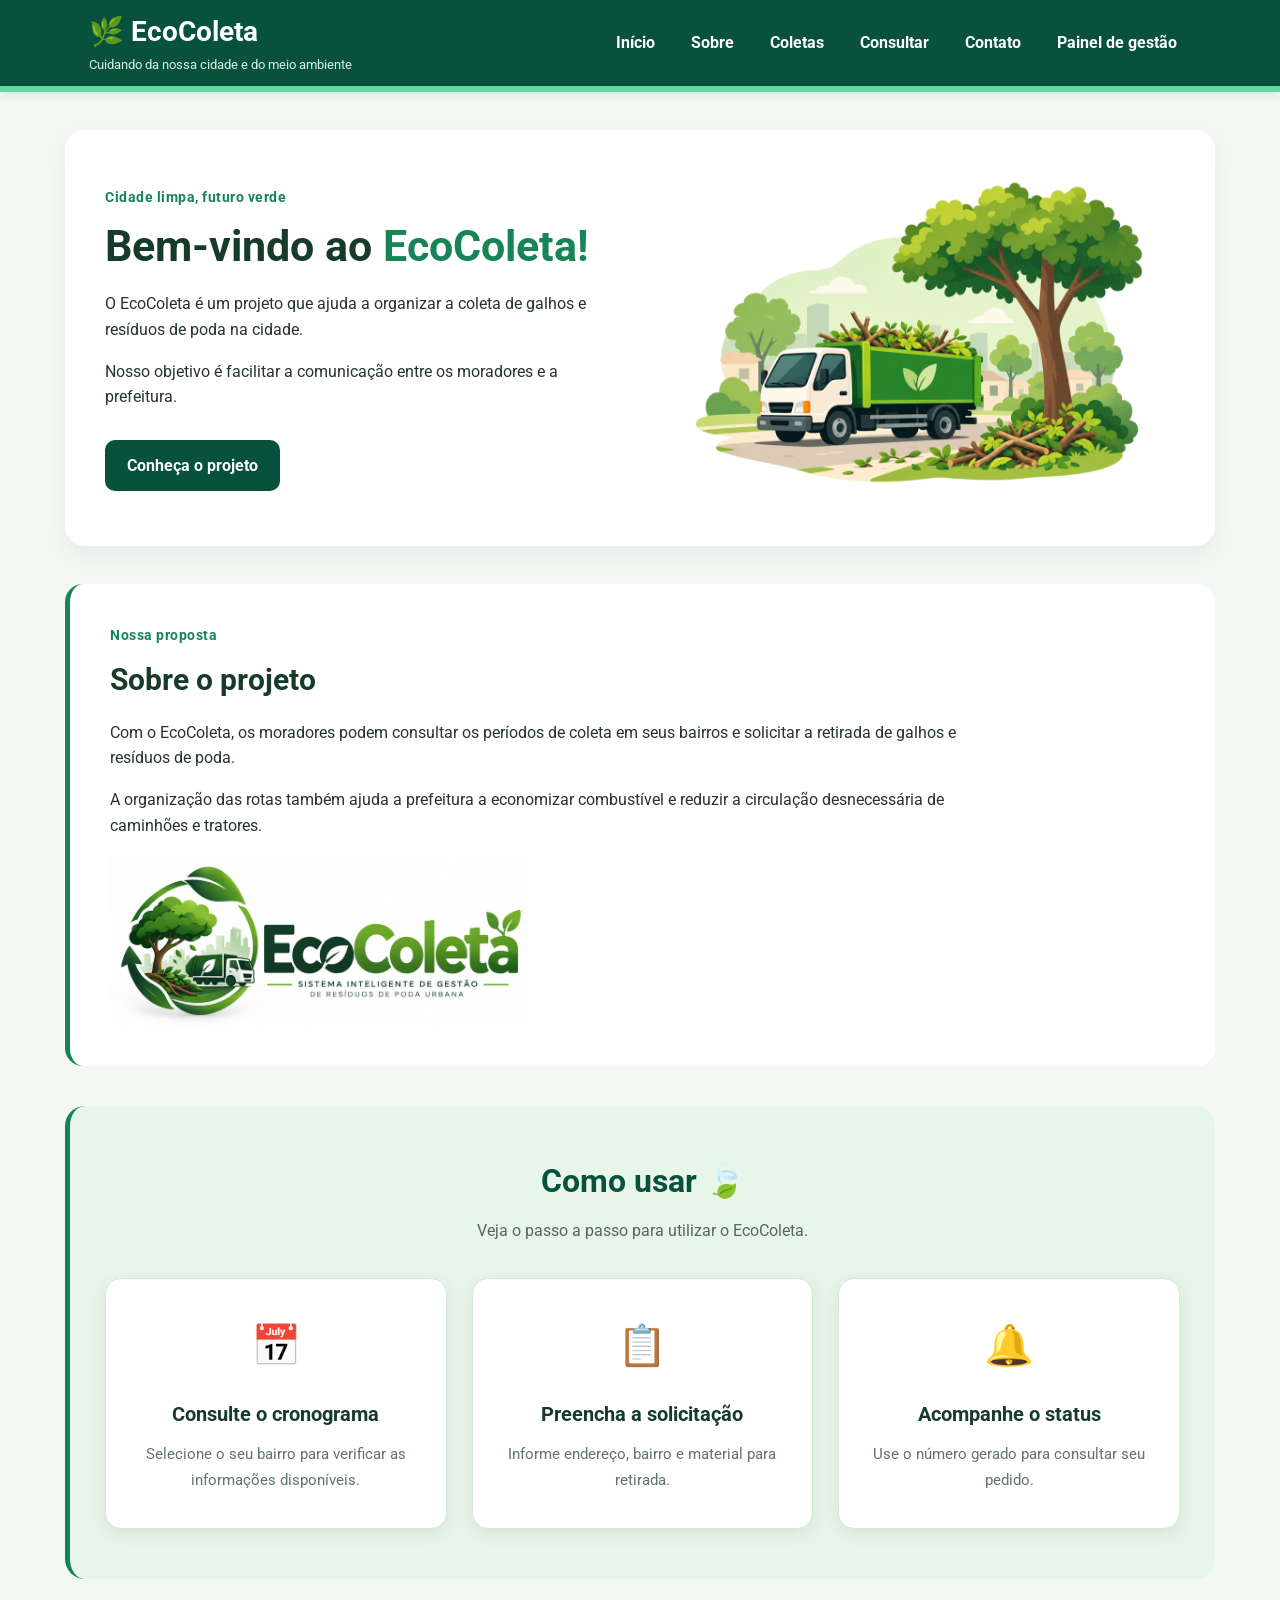
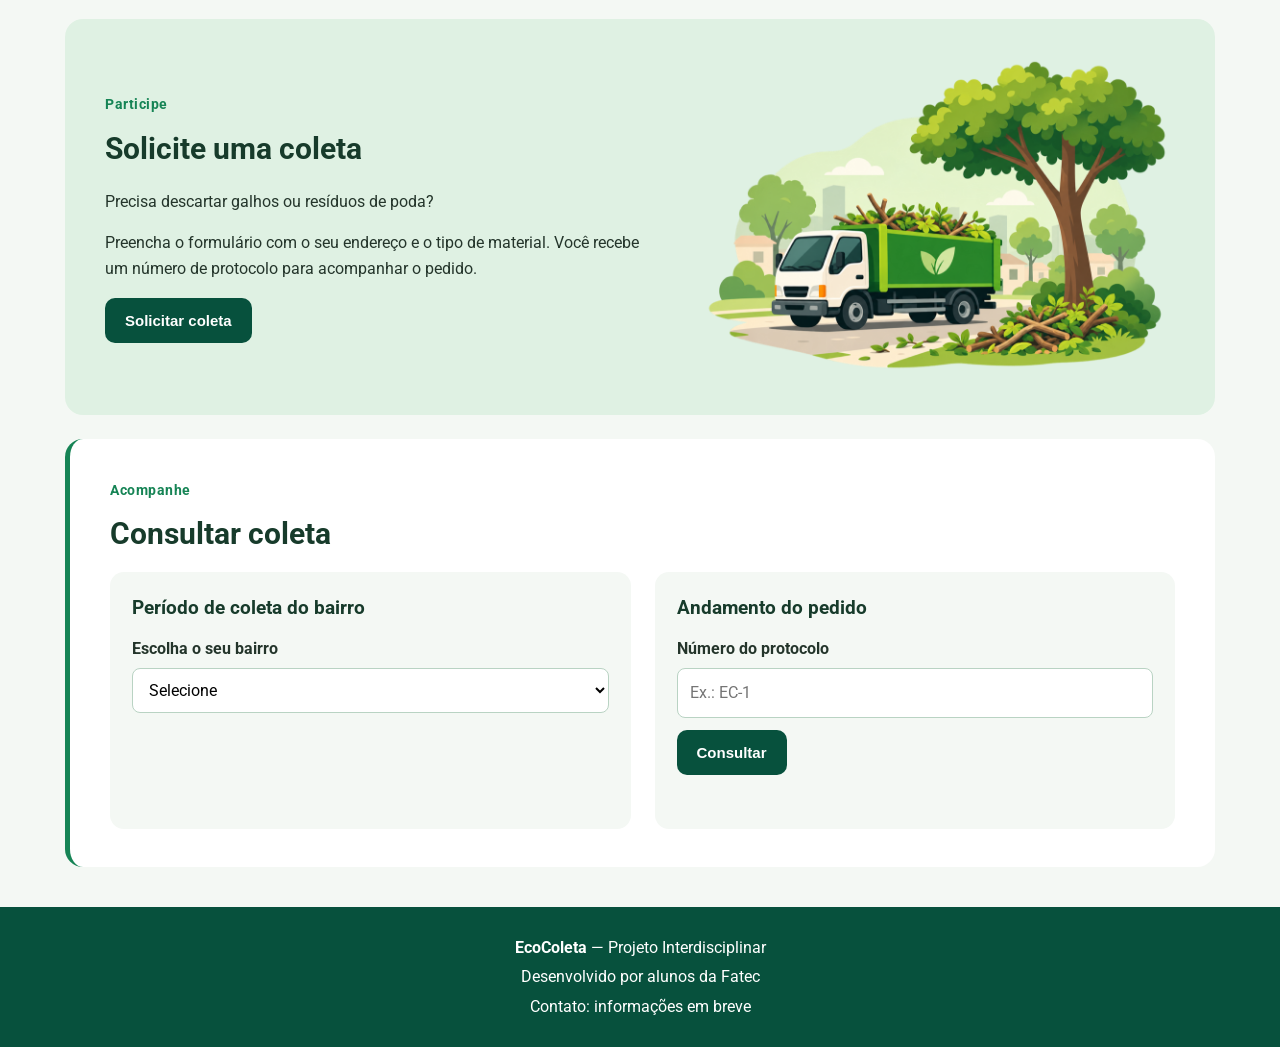
==== commit 19f9ff93: "Add files via upload" ====
--- a/index.html
+++ b/index.html
@@ -5,8 +5,8 @@
     <meta name="viewport" content="width=device-width, initial-scale=1.0">
     <meta name="description" content="EcoColeta: solicite a coleta de galhos e resíduos de poda e consulte o período de coleta do seu bairro.">
     <title>EcoColeta | Cuidando da nossa cidade</title>
-    <link rel="icon" href="imagens/favicon.png">
-    <link rel="stylesheet" href="css/style.css">
+    <link rel="icon" href="favicon.png">
+    <link rel="stylesheet" href="style.css">
 </head>
 <body>
     <header class="cabecalho" id="inicio">
@@ -36,7 +36,7 @@
                 <a class="botao-principal" href="#sobre">Conheça o projeto</a>
             </div>
             <div class="imagem-inicial">
-                <img src="imagens/caminhao.png" alt="Caminhão utilizado na coleta de resíduos de poda">
+                <img src="caminhao.png" alt="Caminhão utilizado na coleta de resíduos de poda">
             </div>
         </section>
 
@@ -45,7 +45,7 @@
             <h2>Sobre o projeto</h2>
             <p>Com o EcoColeta, os moradores podem consultar os períodos de coleta em seus bairros e solicitar a retirada de galhos e resíduos de poda.</p>
             <p>A organização das rotas também ajuda a prefeitura a economizar combustível e reduzir a circulação desnecessária de caminhões e tratores.</p>
-            <img src="imagens/logo.png" alt="Logo do EcoColeta, sistema inteligente de gestão de resíduos de poda urbana" class="logo-sobre">
+            <img src="logo.png" alt="Logo do EcoColeta, sistema inteligente de gestão de resíduos de poda urbana" class="logo-sobre">
         </section>
 
     <section class="como-usar">
@@ -108,7 +108,7 @@
                 <p>Preencha o formulário com o seu endereço e o tipo de material. Você recebe um número de protocolo para acompanhar o pedido.</p>
                 <button id="botao-coleta" type="button">Solicitar coleta</button>
             </div>
-            <img src="imagens/caminhao.png" alt="Caminhão de coleta de galhos e folhas" class="imagem-coleta">
+            <img src="caminhao.png" alt="Caminhão de coleta de galhos e folhas" class="imagem-coleta">
         </section>
 
         <section class="consulta" id="consulta">
@@ -239,6 +239,6 @@
         <p>Contato: informações em breve</p>
     </footer>
 
-    <script src="js/script.js"></script>
+    <script src="script.js"></script>
 </body>
 </html>
--- a/style.css
+++ b/style.css
@@ -0,0 +1,354 @@
+@import url('https://fonts.googleapis.com/css2?family=Roboto:wght@400;700&display=swap');
+
+/* Estilos gerais */
+* { box-sizing: border-box; }
+html { scroll-behavior: smooth; }
+body { margin: 0; font-family: 'Roboto', Arial, sans-serif; background: #f4f8f4; color: #24352b; line-height: 1.6; }
+
+/* Cabeçalho e navegação */
+.cabecalho {
+     background: #07513d; color: white;  position: sticky; top: 0; 
+     z-index: 1000; box-shadow: 0 3px 10px #00000015; border-bottom: 6px solid #69d69e;}
+.cabecalho-interno { max-width: 1150px; margin: auto; padding: 10px 24px; display: flex; align-items: center; justify-content: space-between; gap: 25px; }
+.marca h1 { margin: 0; font-size: 28px; }
+.marca p { margin: 0; font-size: 13px; color: #d9f2e4; }
+.menu {
+    display: flex;
+    flex-wrap: wrap;
+    gap: 8px;
+}
+
+.menu a {
+    color: white;
+    text-decoration: none;
+    padding: 9px 14px;
+    border-radius: 20px;
+    font-weight: bold;
+    transition: 0.3s;
+}
+
+.menu a:hover,
+.menu a:focus-visible {
+    background: #177c59;
+    transform: translateY(-2px);
+}
+
+/* Apresentação inicial */
+.conteudo { max-width: 1150px; margin: 38px auto; padding: 48px 40px; background: white; border-radius: 20px; display: flex; align-items: center; gap: 38px; box-shadow: 0 8px 24px rgba(0,0,0,.06); }
+.texto-inicial { flex: 1; }
+.destaque { color: #168455; font-weight: bold; font-size: 14px; letter-spacing: .5px; }
+.texto-inicial h2 { font-size: 43px; line-height: 1.15; margin: 12px 0 20px; color: #173b2b; }
+.texto-inicial h2 span { color: #168455; }
+.texto-inicial p { max-width: 560px; }
+.imagem-inicial { flex: 1; text-align: center; }
+.imagem-inicial img { width: 100%; max-width: 470px; height: auto; }
+.botao-principal { display: inline-block; background: #07513d; color: white; text-decoration: none; padding: 13px 22px; border-radius: 10px; margin-top: 14px; font-weight: bold; }
+.botao-principal:hover { background: #177c59; }
+
+/* Seções */
+.sobre, .coleta { max-width: 1150px; margin: 24px auto; padding: 38px 40px; border-radius: 18px; }
+.sobre { background: white; border-left: 5px solid #168455; }
+.sobre h2, .coleta h2 { margin: 8px 0 14px; font-size: 30px; color: #173b2b; }
+.sobre p { max-width: 850px; }
+.coleta { background: #dff1e3; display: flex; align-items: center; gap: 30px; }
+.texto-coleta { flex: 1; }
+.imagem-coleta { width: 46%; max-width: 480px; height: auto; }
+#botao-coleta, .botao-enviar, #botao-protocolo { background: #07513d; color: white; border: 0; border-radius: 10px; padding: 14px 20px; font-size: 15px; font-weight: bold; cursor: pointer; }
+#botao-coleta:hover, .botao-enviar:hover, #botao-protocolo:hover { background: #177c59; }
+
+/* Rodapé */
+.rodape { background: #07513d; color: white; text-align: center; padding: 24px; margin-top: 40px; }
+.rodape p { margin: 4px 0; }
+
+/* Ajustes para telas menores */
+@media (max-width: 760px) {
+    .cabecalho-interno { flex-direction: column; text-align: center; }
+    .menu { justify-content: center; }
+    .conteudo, .coleta { flex-direction: column; }
+    .conteudo, .sobre, .coleta { margin: 16px; padding: 28px 22px; }
+    .texto-inicial h2 { font-size: 32px; }
+    .imagem-inicial img, .imagem-coleta { width: 100%; }
+    .coleta { align-items: stretch; }
+}
+
+/* Consulta */
+.consulta { max-width: 1150px; margin: 24px auto; padding: 38px 40px; background: white; border-radius: 18px; border-left: 5px solid #168455; }
+.consulta h2 { margin: 8px 0 14px; font-size: 30px; color: #173b2b; }
+.consulta-colunas { display: grid; grid-template-columns: 1fr 1fr; gap: 24px; }
+.caixa { background: #f4f8f4; border-radius: 14px; padding: 22px; }
+.caixa h3 { margin: 0 0 12px; color: #173b2b; }
+.caixa label { display: block; font-weight: bold; margin-bottom: 6px; }
+.caixa select, .caixa input { width: 100%; padding: 11px 12px; margin-bottom: 12px; border: 1px solid #b9d3c3; border-radius: 8px; font: inherit; background: white; }
+.resultado { margin: 8px 0 0; color: #07513d; font-weight: bold; min-height: 24px; }
+
+/* Modal de solicitação */
+.backfu { background: #f4f5ef; border: 0; border-radius: 15px; padding: 30px 40px; width: 90%; max-width: 900px; max-height: 92vh; color: #24352b; }
+.backfu::backdrop { background: rgba(7, 55, 40, .55); }
+.solicitar { color: #074736; }
+.backfu h1 { margin: 0 0 6px; }
+.backfu section h2 { font-size: 16px; font-weight: normal; margin: 0 0 18px; }
+#fechar-coleta { float: right; background: transparent; border: 1px solid #07513d; color: #07513d; border-radius: 8px; padding: 6px 14px; font-weight: bold; cursor: pointer; }
+#fechar-coleta:hover { background: #07513d; color: white; }
+.pagina-coleta { display: grid; grid-template-columns: 1.7fr 1fr; gap: 30px; clear: both; }
+.formulario-coleta { display: grid; grid-template-columns: 1fr 1fr; gap: 14px 16px; }
+.formulario-coleta label { display: block; font-weight: bold; font-size: 14px; }
+.formulario-coleta input, .formulario-coleta select, .formulario-coleta textarea { display: block; width: 100%; margin-top: 5px; padding: 10px 12px; border: 1px solid #b9d3c3; border-radius: 8px; font: inherit; font-weight: normal; background: white; }
+.linha-inteira { grid-column: 1 / -1; }
+.retorno { margin: 0; color: #07513d; font-weight: bold; }
+
+
+/* Logo na seção sobre */
+.logo-sobre { display: block; width: 100%; max-width: 420px; height: auto; margin-top: 18px; }
+
+@media (max-width: 760px) {
+    .menu { justify-content: center; gap: 2px; }
+    .menu a { padding: 8px 6px; font-size: 14px; }
+    .imagem-coleta { display: none; }
+    input, select, textarea { font-size: 16px; }
+    .consulta { margin: 16px; padding: 28px 22px; }
+    .consulta-colunas, .pagina-coleta, .formulario-coleta { grid-template-columns: 1fr; }
+    .backfu { padding: 20px 18px; }
+}
+
+.menu a {
+    position: relative;
+}
+
+.menu a::after {
+    content: "";
+    position: absolute;
+    bottom: 2px;
+    left: 15%;
+    width: 0;
+    height: 2px;
+    background: #8ee8b5;
+    transition: 0.3s;
+}
+
+.menu a:hover::after {
+    width: 70%;
+}
+
+.botao-cep {
+    background: #07513d;
+    color: white;
+    border: none;
+    padding: 12px 20px;
+    border-radius: 8px;
+    cursor: pointer;
+    font-weight: bold;
+}
+
+.botao-cep:hover {
+    background: #177c59;
+}
+
+.linha-cep {
+    grid-column: 1 / -1;
+    display: flex;
+    align-items: end;
+    gap: 10px;
+}
+
+
+.linha-cep label {
+    flex: 1;
+}
+
+.linha-cep input {
+    width: 100%;
+    box-sizing: border-box;
+}
+
+.botao-cep {
+    background: #07513d;
+    color: white;
+    border: none;
+    padding: 12px 20px;
+    border-radius: 8px;
+    cursor: pointer;
+}
+
+.botao-cep:hover {
+    background: #177c59;
+}
+
+.campo-nome {
+    grid-column: 1;
+}
+
+.campo-telefone {
+    grid-column: 2;
+}
+
+.como-funciona {
+    background: #dff1e3;
+    border-radius: 14px;
+    padding: 24px;
+    align-self: stretch;
+    color: #074736;
+    display: flex;
+    flex-direction: column;
+    gap: 20px;
+}
+
+.como-funciona h2 {
+    margin: 0;
+}
+
+.etapa {
+    display: flex;
+    align-items: flex-start;
+    gap: 12px;
+}
+
+.etapa span {
+    background: #07513d;
+    color: white;
+    border-radius: 50%;
+    width: 35px;
+    height: 35px;
+    flex-shrink: 0;
+    display: flex;
+    align-items: center;
+    justify-content: center;
+    font-weight: bold;
+}
+
+.etapa h3 {
+    margin: 0 0 6px;
+    font-size: 16px;
+}
+
+.etapa p {
+    margin: 0;
+    font-size: 14px;
+    line-height: 1.5;
+}
+
+.mensagem-verde {
+    background: #c9e9d4;
+    border-radius: 12px;
+    padding: 18px;
+    text-align: center;
+    margin-top: auto;
+}
+
+.mensagem-verde p {
+    margin: 8px 0 0;
+    font-weight: bold;
+}
+
+/* Cartões Como usar — versão da equipe */
+.como-usar {
+    max-width: 1150px;
+    margin: 40px auto;
+    padding: 50px 35px;
+    background-color: #e8f5e9;
+    border-radius: 20px;
+    text-align: center;
+    border-left: 5px solid #168455;
+   
+}
+
+/* Título principal */
+.como-usar h2 {
+    font-size: 32px;
+    color: #07513d;
+    margin: 0 0 10px;
+}
+
+/* Subtítulo */
+.como-usar .subtitulo {
+    font-size: 16px;
+    color: #52685b;
+    margin: 0 0 35px;
+}
+
+/* Organização em três colunas */
+.como-usar .tres-colunas {
+    display: grid;
+    grid-template-columns: repeat(3, 1fr);
+    gap: 25px;
+}
+
+/* Estilo dos cartões */
+.como-usar .cartao {
+    background-color: #ffffff;
+    padding: 35px 25px;
+    border-radius: 16px;
+    border: 1px solid #d5e9db;
+    box-shadow: 0 5px 18px rgba(0, 0, 0, 0.08);
+    transition: transform 0.3s ease,
+                box-shadow 0.3s ease;
+}
+
+/* Efeito ao passar o mouse */
+.como-usar .cartao:hover {
+    transform: translateY(-8px);
+    box-shadow: 0 12px 25px rgba(7, 81, 61, 0.16);
+}
+
+/* Número da etapa */
+.como-usar .numero {
+    display: flex;
+    align-items: center;
+    justify-content: center;
+
+    width: 42px;
+    height: 42px;
+
+    margin: 0 auto 20px;
+
+    background-color: #07513d;
+    color: white;
+
+    border-radius: 50%;
+    font-size: 18px;
+    font-weight: bold;
+}
+
+/* Ícones */
+.como-usar .icone {
+    font-size: 40px;
+    margin-bottom: 20px;
+}
+
+/* Título dos cartões */
+.como-usar .cartao h3 {
+    color: #173b2b;
+    font-size: 20px;
+    margin: 0 0 12px;
+}
+
+/* Descrição dos cartões */
+.como-usar .cartao p {
+    color: #617469;
+    font-size: 15px;
+    line-height: 1.7;
+    margin: 0;
+}
+
+/* Responsividade para celulares */
+@media (max-width: 768px) {
+
+    .como-usar {
+        margin: 20px 15px;
+        padding: 35px 20px;
+    }
+
+    .como-usar h2 {
+        font-size: 27px;
+    }
+
+    .como-usar .tres-colunas {
+        grid-template-columns: 1fr;
+        gap: 20px;
+    }
+
+    .como-usar .cartao {
+        padding: 30px 20px;
+    }
+}
+/* Ajustes de responsividade do formulário */
+@media(max-width:760px){.campo-nome,.campo-telefone{grid-column:auto}.linha-cep{flex-wrap:wrap}.linha-cep .botao-cep{width:100%}}
